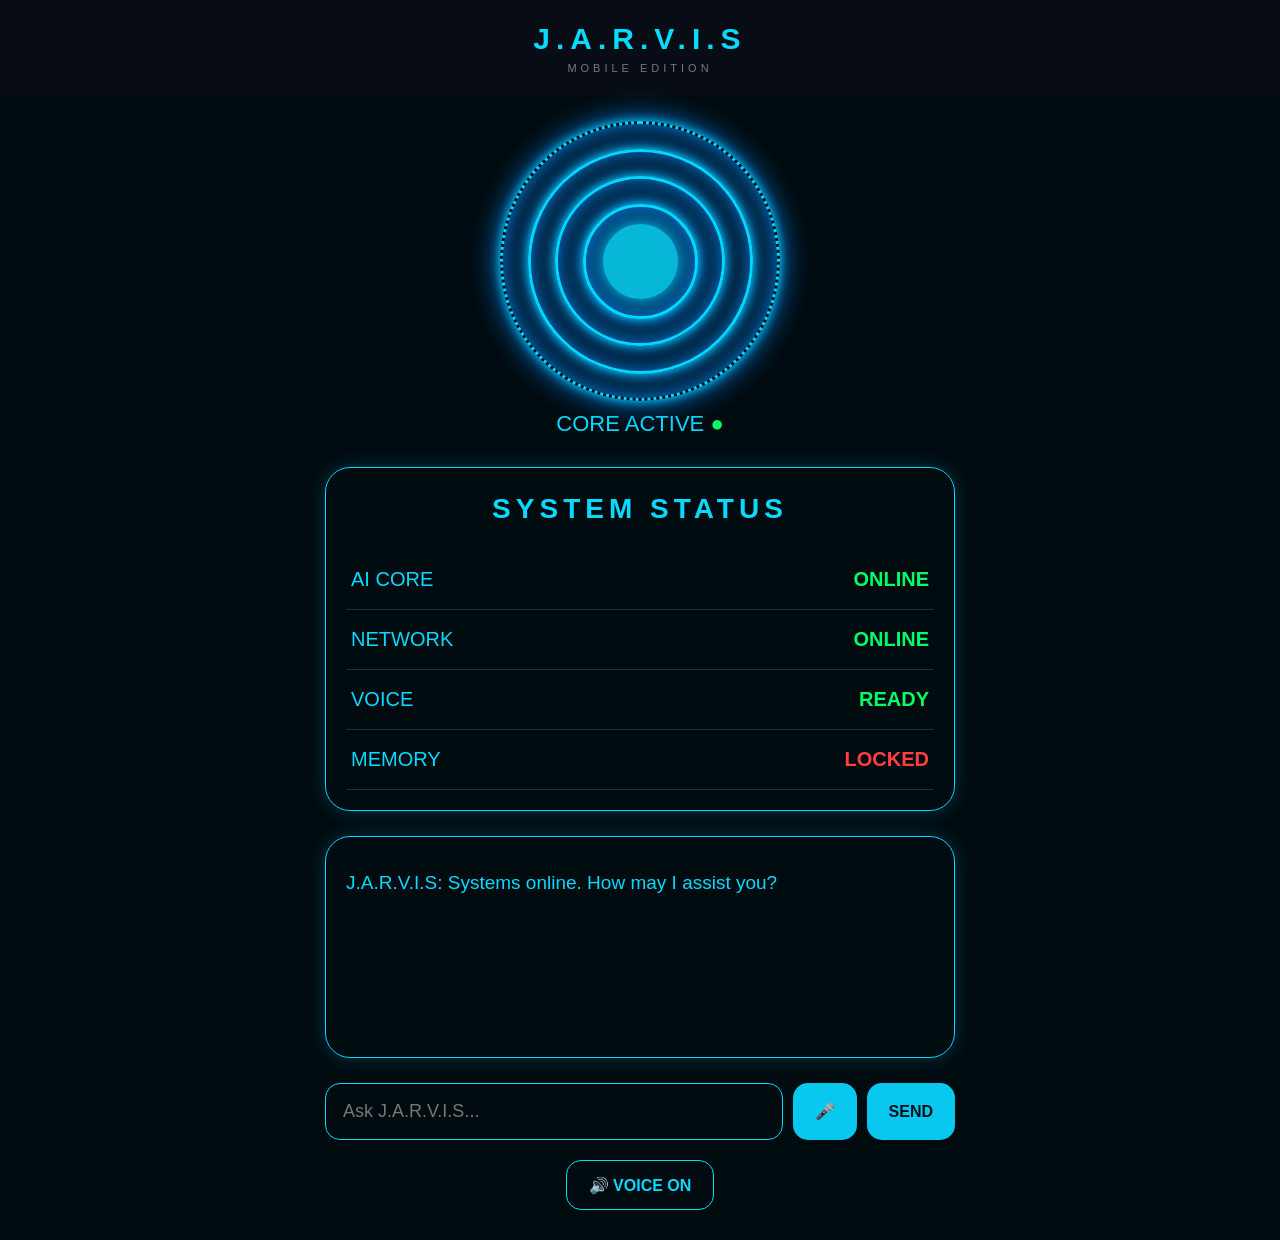
==== frontend/index.html @ dab56690 "Update index.html" ====
<!DOCTYPE html>
<html lang="en">
<head>
<meta charset="UTF-8">
<meta name="viewport" content="width=device-width, initial-scale=1.0">

<title>J.A.R.V.I.S</title>

<style>
* {
    box-sizing: border-box;
}

body {
    margin: 0;
    min-height: 100vh;
    background: #000b10;
    color: #08d9ff;
    font-family: Arial, sans-serif;
}

header {
    text-align: center;
    padding: 22px 10px;
    background: #080c14;
}

header h1 {
    margin: 0;
    font-size: 30px;
    letter-spacing: 6px;
}

header p {
    margin: 6px 0 0;
    color: #777;
    font-size: 11px;
    letter-spacing: 4px;
}

/* CORE */

.core {
    width: 280px;
    height: 280px;
    margin: 25px auto 10px;
    position: relative;
    display: flex;
    align-items: center;
    justify-content: center;
}

.ring {
    position: absolute;
    border-radius: 50%;
    border: 3px solid #00d9ff;
    box-shadow:
        0 0 10px #00d9ff,
        0 0 30px #008cff,
        inset 0 0 20px #008cff;
}

.r1 {
    width: 280px;
    height: 280px;
    border-style: dotted;
    animation: rotate1 8s linear infinite;
}

.r2 {
    width: 225px;
    height: 225px;
    animation: rotate2 6s linear infinite;
}

.r3 {
    width: 170px;
    height: 170px;
}

.r4 {
    width: 115px;
    height: 115px;
}

.core-center {
    width: 75px;
    height: 75px;
    border-radius: 50%;
    background: #08b8d8;
    box-shadow:
        0 0 20px #00d9ff,
        0 0 60px #008cff;
    animation: pulse 1.5s infinite;
}

@keyframes rotate1 {
    from { transform: rotate(0deg); }
    to { transform: rotate(360deg); }
}

@keyframes rotate2 {
    from { transform: rotate(360deg); }
    to { transform: rotate(0deg); }
}

@keyframes pulse {
    0%, 100% { transform: scale(1); }
    50% { transform: scale(1.12); }
}

.core-status {
    text-align: center;
    font-size: 22px;
    margin: 10px 0 30px;
}

.core-status span {
    color: #00ff66;
}

/* BOX */

.box {
    width: 92%;
    max-width: 630px;
    margin: 0 auto 25px;
    border: 1px solid #00d9ff;
    border-radius: 25px;
    padding: 20px;
    box-shadow: 0 0 20px rgba(0,210,255,.2);
}

.box h2 {
    text-align: center;
    margin: 5px 0 25px;
    font-size: 28px;
    letter-spacing: 5px;
}

.status {
    display: flex;
    justify-content: space-between;
    align-items: center;
    padding: 18px 5px;
    border-bottom: 1px solid #12343d;
    font-size: 20px;
}

.online,
.ready {
    color: #00ff66;
    font-weight: bold;
}

.locked {
    color: #ff4040;
    font-weight: bold;
}

/* CHAT */

#chat {
    min-height: 180px;
    max-height: 320px;
    overflow-y: auto;
    font-size: 19px;
    line-height: 1.5;
}

#chat p {
    margin: 12px 0;
}

.ai {
    color: #08d9ff;
}

.user {
    color: white;
}

/* INPUT */

.input-area {
    width: 92%;
    max-width: 630px;
    margin: 0 auto 20px;
    display: flex;
    gap: 10px;
}

#msg {
    flex: 1;
    min-width: 0;
    padding: 17px;
    border: 1px solid #00d9ff;
    border-radius: 15px;
    background: #000b10;
    color: white;
    font-size: 18px;
    outline: none;
}

#msg::placeholder {
    color: #777;
}

button {
    border: 0;
    border-radius: 15px;
    background: #08c8ef;
    color: #001018;
    font-size: 16px;
    font-weight: bold;
    cursor: pointer;
    padding: 0 22px;
}

button:active {
    transform: scale(.95);
}

.voice-area {
    text-align: center;
    margin-bottom: 30px;
}

#voiceButton {
    min-height: 50px;
    background: transparent;
    border: 1px solid #00d9ff;
    color: #08d9ff;
}

/* MOBILE */

@media (max-width: 500px) {
    .core {
        width: 250px;
        height: 250px;
    }

    .r1 {
        width: 250px;
        height: 250px;
    }

    .r2 {
        width: 205px;
        height: 205px;
    }

    .r3 {
        width: 155px;
        height: 155px;
    }

    .r4 {
        width: 105px;
        height: 105px;
    }

    .core-center {
        width: 68px;
        height: 68px;
    }

    .box {
        padding: 18px;
    }

    .box h2 {
        font-size: 25px;
    }

    .status {
        font-size: 18px;
    }

    #msg {
        font-size: 16px;
    }

    button {
        padding: 0 18px;
    }
}
</style>
</head>

<body>

<header>
    <h1>J.A.R.V.I.S</h1>
    <p>MOBILE EDITION</p>
</header>

<div class="core">
    <div class="ring r1"></div>
    <div class="ring r2"></div>
    <div class="ring r3"></div>
    <div class="ring r4"></div>
    <div class="core-center"></div>
</div>

<div class="core-status">
    CORE ACTIVE <span>●</span>
</div>

<div class="box">

    <h2>SYSTEM STATUS</h2>

    <div class="status">
        <span>AI CORE</span>
        <span class="online">ONLINE</span>
    </div>

    <div class="status">
        <span>NETWORK</span>
        <span class="online">ONLINE</span>
    </div>

    <div class="status">
        <span>VOICE</span>
        <span class="ready" id="voiceStatus">READY</span>
    </div>

    <div class="status">
        <span>MEMORY</span>
        <span class="locked">LOCKED</span>
    </div>

</div>

<div class="box">

    <div id="chat">
        <p class="ai">
            J.A.R.V.I.S: Systems online. How may I assist you?
        </p>
    </div>

</div>

<div class="input-area">

    <input
        id="msg"
        type="text"
        placeholder="Ask J.A.R.V.I.S..."
        autocomplete="off"
    >

    <button id="voiceInput" type="button">
        🎤
    </button>

    <button id="send" type="button">
        SEND
    </button>

</div>

<div class="voice-area">
    <button id="voiceButton" type="button">
        🔊 VOICE ON
    </button>
</div>

<script>
/* =========================
   J.A.R.V.I.S ENGINE
========================= */

const input = document.getElementById("msg");
const send = document.getElementById("send");
const chat = document.getElementById("chat");
const voiceButton = document.getElementById("voiceButton");
const voiceInput = document.getElementById("voiceInput");
const voiceStatus = document.getElementById("voiceStatus");

let voiceEnabled = true;


/* ADD MESSAGE */

function addMessage(text, type) {
    const message = document.createElement("p");

    message.className = type;
    message.textContent = text;

    chat.appendChild(message);
    chat.scrollTop = chat.scrollHeight;
}


/* SPEAK */

function speak(text) {

    if (!voiceEnabled) {
        return;
    }

    if (!("speechSynthesis" in window)) {
        return;
    }

    window.speechSynthesis.cancel();

    const speech = new SpeechSynthesisUtterance(text);

    speech.rate = 0.95;
    speech.pitch = 1;
    speech.volume = 1;

    window.speechSynthesis.speak(speech);
}


/* COMMAND ENGINE */

function getReply(text) {

    const command = text.toLowerCase().trim();


    if (
        command.includes("hello") ||
        command.includes("hi") ||
        command.includes("hey")
    ) {
        return "Hello. I am J.A.R.V.I.S. How may I assist you?";
    }


    if (
        command.includes("who are you") ||
        command.includes("what are you")
    ) {
        return "I am J.A.R.V.I.S., your personal AI assistant.";
    }


    if (command.includes("status")) {
        return "All primary systems are operational. AI Core, Network and Voice are ready.";
    }


    if (command.includes("time")) {
        return "The current time is " +
            new Date().toLocaleTimeString();
    }


    if (command.includes("date")) {
        return "Today's date is " +
            new Date().toLocaleDateString();
    }


    if (
        command.includes("voice off") ||
        command.includes("turn off voice")
    ) {
        voiceEnabled = false;
        voiceStatus.textContent = "OFF";
        return "Voice system disabled.";
    }


    if (
        command.includes("voice on") ||
        command.includes("turn on voice")
    ) {
        voiceEnabled = true;
        voiceStatus.textContent = "READY";
        return "Voice system enabled.";
    }


    if (
        command.includes("thank") ||
        command.includes("thanks")
    ) {
        return "You're welcome. Always at your service.";
    }


    if (
        command.includes("bye") ||
        command.includes("goodbye")
    ) {
        return "Goodbye. J.A.R.V.I.S systems remain on standby.";
    }


    if (command.includes("help")) {
        return "Try commands such as Hello, Status, What time is it, What is today's date, Who are you, Voice on, or Voice off.";
    }


    return "Command received. I understand the command, but I do not have an action for it yet.";
}


/* SEND MESSAGE */

function sendMessage() {

    const text = input.value.trim();

    if (text === "") {
        return;
    }

    addMessage("YOU: " + text, "user");

    input.value = "";

    const processing = document.createElement("p");

    processing.className = "ai";
    processing.textContent = "J.A.R.V.I.S: Processing...";

    chat.appendChild(processing);
    chat.scrollTop = chat.scrollHeight;


    setTimeout(function() {

        const reply = getReply(text);

        processing.textContent =
            "J.A.R.V.I.S: " + reply;

        chat.scrollTop = chat.scrollHeight;

        speak(reply);

    }, 500);
}


/* SEND BUTTON */

send.addEventListener("click", sendMessage);


/* ENTER KEY */

input.addEventListener("keydown", function(event) {

    if (event.key === "Enter") {
        event.preventDefault();
        sendMessage();
    }

});


/* VOICE ON/OFF BUTTON */

voiceButton.addEventListener("click", function() {

    voiceEnabled = !voiceEnabled;

    if (voiceEnabled) {

        voiceStatus.textContent = "READY";
        voiceButton.textContent = "🔊 VOICE ON";

        speak("Voice system enabled.");

    } else {

        window.speechSynthesis.cancel();

        voiceStatus.textContent = "OFF";
        voiceButton.textContent = "🔇 VOICE OFF";
    }

});


/* MICROPHONE INPUT */

const SpeechRecognition =
    window.SpeechRecognition ||
    window.webkitSpeechRecognition;

if (SpeechRecognition) {

    const recognition = new SpeechRecognition();

    recognition.lang = "en-IN";
    recognition.continuous = false;
    recognition.interimResults = false;


    voiceInput.addEventListener("click", function() {

        voiceStatus.textContent = "LISTENING";

        recognition.start();

    });


    recognition.onresult = function(event) {

        const spokenText =
            event.results[0][0].transcript;

        input.value = spokenText;

        voiceStatus.textContent = "READY";

        sendMessage();

    };


    recognition.onerror = function() {

        voiceStatus.textContent = "READY";

    };


    recognition.onend = function() {

        voiceStatus.textContent = "READY";

    };

} else {

    voiceInput.addEventListener("click", function() {

        addMessage(
            "J.A.R.V.I.S: Voice recognition is not supported by this browser.",
            "ai"
        );

    });

}
<script src="script.js"></script>
</body>
</html>

<script>
const chat = document.getElementById("chat");
const input = document.getElementById("msg");
const send = document.getElementById("send");
const voiceBtn = document.getElementById("voice");
const voiceOn = document.getElementById("voiceOn");

function addMessage(text, type) {
    const message = document.createElement("div");
    message.className = type;
    message.textContent = text;

    chat.appendChild(message);
    chat.scrollTop = chat.scrollHeight;
}

function jarvisReply(text) {
    const command = text.toLowerCase().trim();

    if (command.includes("hello") || command.includes("hi")) {
        return "Hello. I am J.A.R.V.I.S. How may I assist you?";
    }

    if (command.includes("who are you")) {
        return "I am J.A.R.V.I.S., your personal AI assistant.";
    }

    if (command.includes("how are you")) {
        return "All systems are operational. I am ready.";
    }

    if (command.includes("time")) {
        return "The current time is " +
            new Date().toLocaleTimeString();
    }

    if (command.includes("date")) {
        return "Today's date is " +
            new Date().toLocaleDateString();
    }

    if (command.includes("status")) {
        return "All primary systems are online. Voice is ready.";
    }

    if (command.includes("thank")) {
        return "You're welcome.";
    }

    return "Command received. I am still learning that command.";
}

function sendMessage() {
    const text = input.value.trim();

    if (!text) {
        return;
    }

    addMessage("YOU: " + text, "user");

    input.value = "";

    setTimeout(() => {
        const reply = jarvisReply(text);

        addMessage("J.A.R.V.I.S: " + reply, "ai");

        speak(reply);
    }, 400);
}

function speak(text) {
    if ("speechSynthesis" in window) {
        window.speechSynthesis.cancel();

        const speech = new SpeechSynthesisUtterance(text);
        speech.rate = 1;
        speech.pitch = 1;

        window.speechSynthesis.speak(speech);
    }
}

/* SEND BUTTON */
if (send) {
    send.addEventListener("click", sendMessage);
}

/* ENTER KEY */
if (input) {
    input.addEventListener("keydown", function(event) {
        if (event.key === "Enter") {
            event.preventDefault();
            sendMessage();
        }
    });
}

/* VOICE RECOGNITION */
let recognition = null;

if ("webkitSpeechRecognition" in window) {

    recognition = new webkitSpeechRecognition();

    recognition.lang = "en-IN";
    recognition.continuous = false;
    recognition.interimResults = false;

    recognition.onstart = function() {
        if (voiceBtn) {
            voiceBtn.textContent = "🎙️ LISTENING...";
        }
    };

    recognition.onresult = function(event) {
        const text = event.results[0][0].transcript;

        input.value = text;

        sendMessage();
    };

    recognition.onerror = function() {
        if (voiceBtn) {
            voiceBtn.textContent = "🎙️ VOICE";
        }
    };

    recognition.onend = function() {
        if (voiceBtn) {
            voiceBtn.textContent = "🎙️ VOICE";
        }
    };
}

if (voiceBtn) {
    voiceBtn.addEventListener("click", function() {

        if (!recognition) {
            alert("Voice recognition is not supported in this browser.");
            return;
        }

        recognition.start();
    });
}

/* VOICE ON BUTTON */
if (voiceOn) {
    voiceOn.addEventListener("click", function() {
        speak("Voice system is online and ready.");
    });
}
</script>
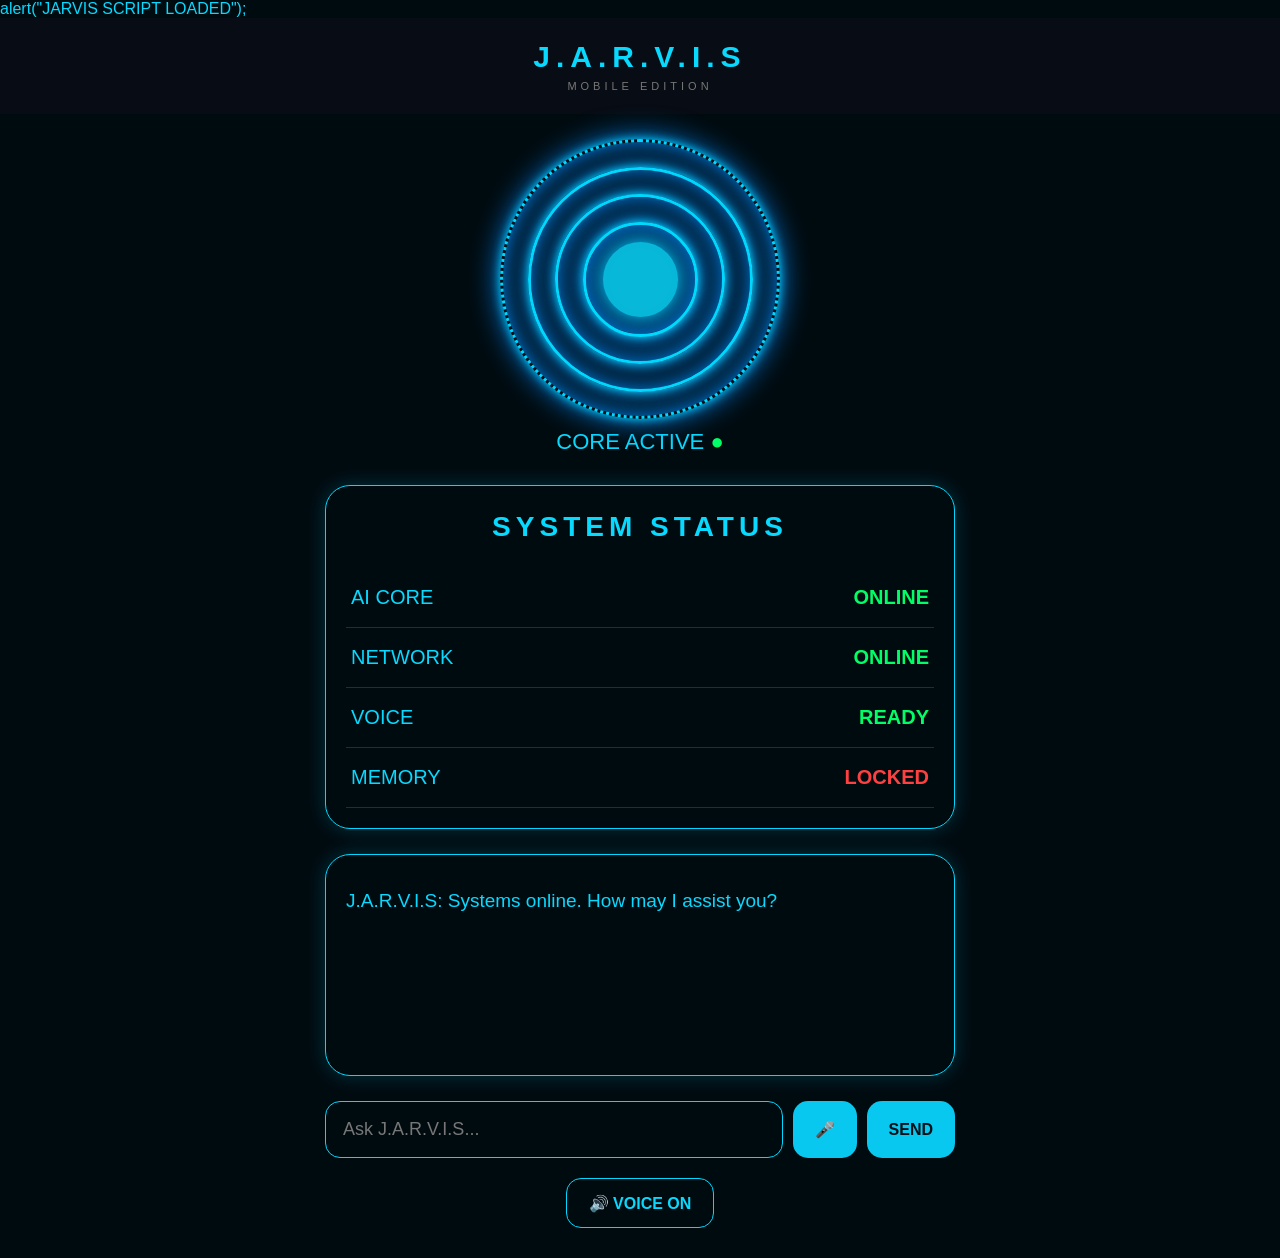
==== commit 38e076b6: "Update index.html" ====
--- a/frontend/index.html
+++ b/frontend/index.html
@@ -1,3 +1,4 @@
+alert("JARVIS SCRIPT LOADED");
 <!DOCTYPE html>
 <html lang="en">
 <head>
@@ -652,160 +653,3 @@
 <script src="script.js"></script>
 </body>
 </html>
-
-<script>
-const chat = document.getElementById("chat");
-const input = document.getElementById("msg");
-const send = document.getElementById("send");
-const voiceBtn = document.getElementById("voice");
-const voiceOn = document.getElementById("voiceOn");
-
-function addMessage(text, type) {
-    const message = document.createElement("div");
-    message.className = type;
-    message.textContent = text;
-
-    chat.appendChild(message);
-    chat.scrollTop = chat.scrollHeight;
-}
-
-function jarvisReply(text) {
-    const command = text.toLowerCase().trim();
-
-    if (command.includes("hello") || command.includes("hi")) {
-        return "Hello. I am J.A.R.V.I.S. How may I assist you?";
-    }
-
-    if (command.includes("who are you")) {
-        return "I am J.A.R.V.I.S., your personal AI assistant.";
-    }
-
-    if (command.includes("how are you")) {
-        return "All systems are operational. I am ready.";
-    }
-
-    if (command.includes("time")) {
-        return "The current time is " +
-            new Date().toLocaleTimeString();
-    }
-
-    if (command.includes("date")) {
-        return "Today's date is " +
-            new Date().toLocaleDateString();
-    }
-
-    if (command.includes("status")) {
-        return "All primary systems are online. Voice is ready.";
-    }
-
-    if (command.includes("thank")) {
-        return "You're welcome.";
-    }
-
-    return "Command received. I am still learning that command.";
-}
-
-function sendMessage() {
-    const text = input.value.trim();
-
-    if (!text) {
-        return;
-    }
-
-    addMessage("YOU: " + text, "user");
-
-    input.value = "";
-
-    setTimeout(() => {
-        const reply = jarvisReply(text);
-
-        addMessage("J.A.R.V.I.S: " + reply, "ai");
-
-        speak(reply);
-    }, 400);
-}
-
-function speak(text) {
-    if ("speechSynthesis" in window) {
-        window.speechSynthesis.cancel();
-
-        const speech = new SpeechSynthesisUtterance(text);
-        speech.rate = 1;
-        speech.pitch = 1;
-
-        window.speechSynthesis.speak(speech);
-    }
-}
-
-/* SEND BUTTON */
-if (send) {
-    send.addEventListener("click", sendMessage);
-}
-
-/* ENTER KEY */
-if (input) {
-    input.addEventListener("keydown", function(event) {
-        if (event.key === "Enter") {
-            event.preventDefault();
-            sendMessage();
-        }
-    });
-}
-
-/* VOICE RECOGNITION */
-let recognition = null;
-
-if ("webkitSpeechRecognition" in window) {
-
-    recognition = new webkitSpeechRecognition();
-
-    recognition.lang = "en-IN";
-    recognition.continuous = false;
-    recognition.interimResults = false;
-
-    recognition.onstart = function() {
-        if (voiceBtn) {
-            voiceBtn.textContent = "🎙️ LISTENING...";
-        }
-    };
-
-    recognition.onresult = function(event) {
-        const text = event.results[0][0].transcript;
-
-        input.value = text;
-
-        sendMessage();
-    };
-
-    recognition.onerror = function() {
-        if (voiceBtn) {
-            voiceBtn.textContent = "🎙️ VOICE";
-        }
-    };
-
-    recognition.onend = function() {
-        if (voiceBtn) {
-            voiceBtn.textContent = "🎙️ VOICE";
-        }
-    };
-}
-
-if (voiceBtn) {
-    voiceBtn.addEventListener("click", function() {
-
-        if (!recognition) {
-            alert("Voice recognition is not supported in this browser.");
-            return;
-        }
-
-        recognition.start();
-    });
-}
-
-/* VOICE ON BUTTON */
-if (voiceOn) {
-    voiceOn.addEventListener("click", function() {
-        speak("Voice system is online and ready.");
-    });
-}
-</script>
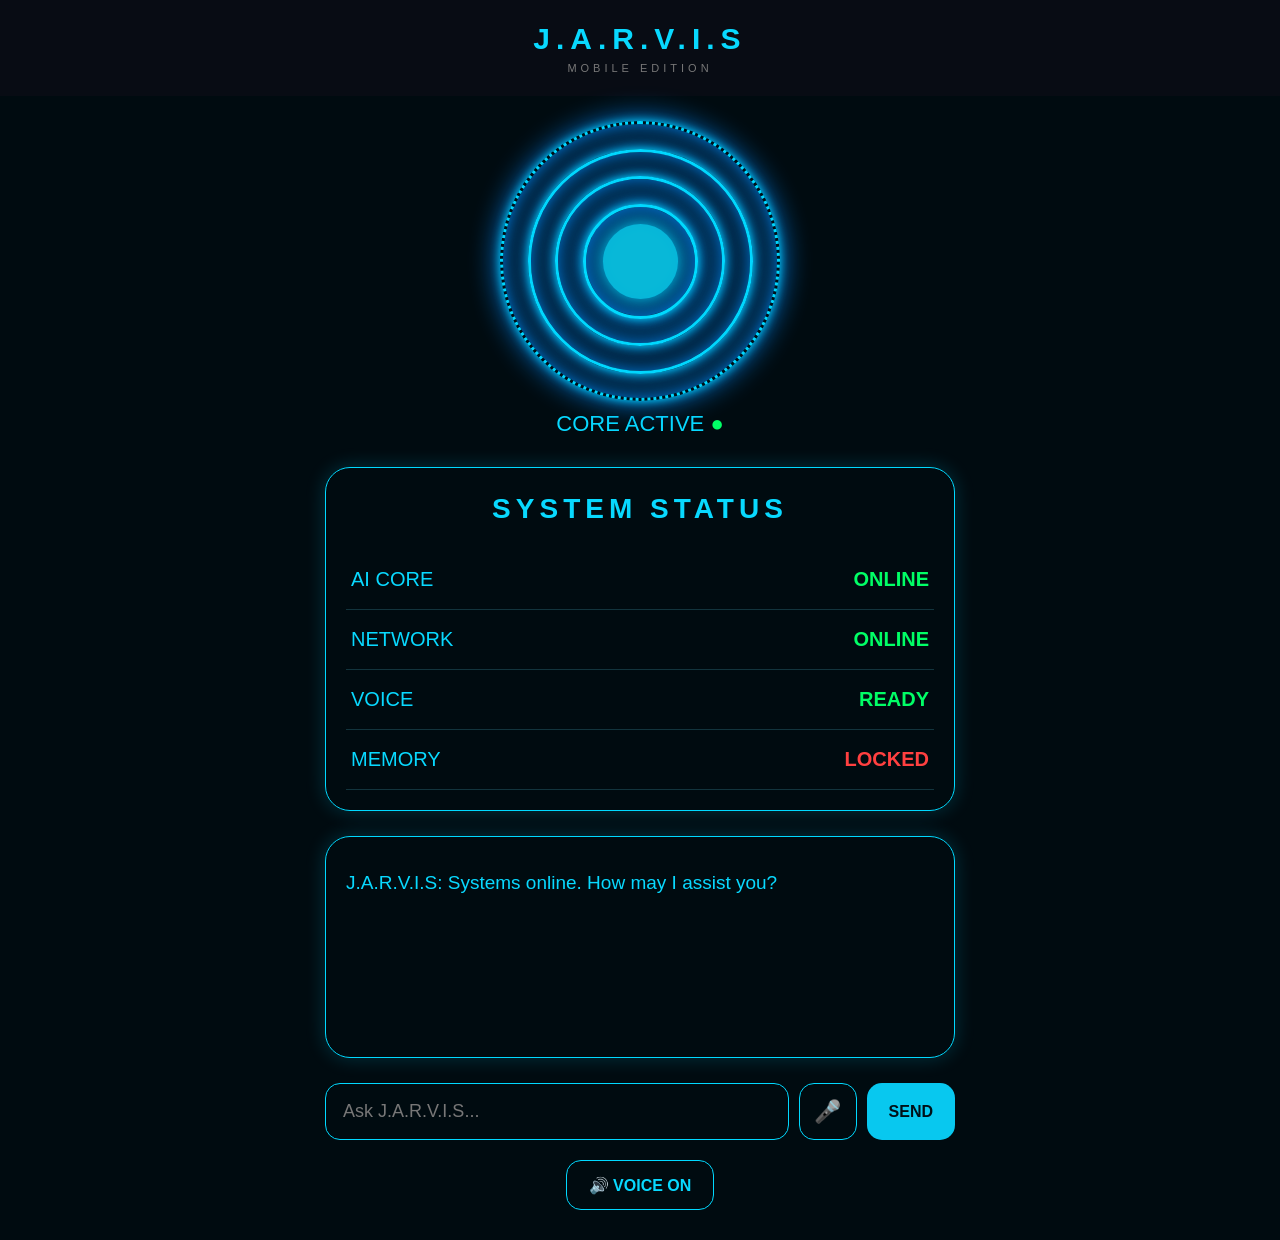
==== commit 2a19ab73: "Update index.html" ====
--- a/frontend/index.html
+++ b/frontend/index.html
@@ -1,4 +1,3 @@
-alert("JARVIS SCRIPT LOADED");
 <!DOCTYPE html>
 <html lang="en">
 <head>
@@ -20,6 +19,8 @@
     font-family: Arial, sans-serif;
 }
 
+/* HEADER */
+
 header {
     text-align: center;
     padding: 22px 10px;
@@ -46,6 +47,7 @@
     height: 280px;
     margin: 25px auto 10px;
     position: relative;
+
     display: flex;
     align-items: center;
     justify-content: center;
@@ -55,6 +57,7 @@
     position: absolute;
     border-radius: 50%;
     border: 3px solid #00d9ff;
+
     box-shadow:
         0 0 10px #00d9ff,
         0 0 30px #008cff,
@@ -65,12 +68,14 @@
     width: 280px;
     height: 280px;
     border-style: dotted;
+
     animation: rotate1 8s linear infinite;
 }
 
 .r2 {
     width: 225px;
     height: 225px;
+
     animation: rotate2 6s linear infinite;
 }
 
@@ -88,26 +93,44 @@
     width: 75px;
     height: 75px;
     border-radius: 50%;
+
     background: #08b8d8;
+
     box-shadow:
         0 0 20px #00d9ff,
         0 0 60px #008cff;
+
     animation: pulse 1.5s infinite;
 }
 
 @keyframes rotate1 {
-    from { transform: rotate(0deg); }
-    to { transform: rotate(360deg); }
+    from {
+        transform: rotate(0deg);
+    }
+
+    to {
+        transform: rotate(360deg);
+    }
 }
 
 @keyframes rotate2 {
-    from { transform: rotate(360deg); }
-    to { transform: rotate(0deg); }
+    from {
+        transform: rotate(360deg);
+    }
+
+    to {
+        transform: rotate(0deg);
+    }
 }
 
 @keyframes pulse {
-    0%, 100% { transform: scale(1); }
-    50% { transform: scale(1.12); }
+    0%, 100% {
+        transform: scale(1);
+    }
+
+    50% {
+        transform: scale(1.12);
+    }
 }
 
 .core-status {
@@ -125,16 +148,22 @@
 .box {
     width: 92%;
     max-width: 630px;
+
     margin: 0 auto 25px;
+
     border: 1px solid #00d9ff;
     border-radius: 25px;
+
     padding: 20px;
+
     box-shadow: 0 0 20px rgba(0,210,255,.2);
 }
 
 .box h2 {
     text-align: center;
+
     margin: 5px 0 25px;
+
     font-size: 28px;
     letter-spacing: 5px;
 }
@@ -143,8 +172,11 @@
     display: flex;
     justify-content: space-between;
     align-items: center;
+
     padding: 18px 5px;
+
     border-bottom: 1px solid #12343d;
+
     font-size: 20px;
 }
 
@@ -164,7 +196,9 @@
 #chat {
     min-height: 180px;
     max-height: 320px;
+
     overflow-y: auto;
+
     font-size: 19px;
     line-height: 1.5;
 }
@@ -186,7 +220,9 @@
 .input-area {
     width: 92%;
     max-width: 630px;
+
     margin: 0 auto 20px;
+
     display: flex;
     gap: 10px;
 }
@@ -194,12 +230,17 @@
 #msg {
     flex: 1;
     min-width: 0;
+
     padding: 17px;
+
     border: 1px solid #00d9ff;
     border-radius: 15px;
+
     background: #000b10;
     color: white;
+
     font-size: 18px;
+
     outline: none;
 }
 
@@ -210,17 +251,51 @@
 button {
     border: 0;
     border-radius: 15px;
+
     background: #08c8ef;
     color: #001018;
+
     font-size: 16px;
     font-weight: bold;
+
     cursor: pointer;
+
     padding: 0 22px;
+
+    touch-action: manipulation;
 }
 
 button:active {
     transform: scale(.95);
 }
+
+/* MIC BUTTON */
+
+#voiceInput {
+    width: 58px;
+    min-width: 58px;
+
+    padding: 0;
+
+    font-size: 22px;
+
+    background: transparent;
+
+    border: 1px solid #00d9ff;
+
+    color: #08d9ff;
+}
+
+#voiceInput.listening {
+    background: #08d9ff;
+    color: #001018;
+
+    box-shadow:
+        0 0 10px #00d9ff,
+        0 0 30px #008cff;
+}
+
+/* VOICE BUTTON */
 
 .voice-area {
     text-align: center;
@@ -229,14 +304,18 @@
 
 #voiceButton {
     min-height: 50px;
+
     background: transparent;
+
     border: 1px solid #00d9ff;
+
     color: #08d9ff;
 }
 
 /* MOBILE */
 
 @media (max-width: 500px) {
+
     .core {
         width: 250px;
         height: 250px;
@@ -284,7 +363,12 @@
     }
 
     button {
-        padding: 0 18px;
+        padding: 0 15px;
+    }
+
+    #voiceInput {
+        width: 52px;
+        min-width: 52px;
     }
 }
 </style>
@@ -297,17 +381,27 @@
     <p>MOBILE EDITION</p>
 </header>
 
+
+<!-- CORE -->
+
 <div class="core">
+
     <div class="ring r1"></div>
     <div class="ring r2"></div>
     <div class="ring r3"></div>
     <div class="ring r4"></div>
+
     <div class="core-center"></div>
+
 </div>
+
 
 <div class="core-status">
     CORE ACTIVE <span>●</span>
 </div>
+
+
+<!-- SYSTEM STATUS -->
 
 <div class="box">
 
@@ -335,15 +429,23 @@
 
 </div>
 
+
+<!-- CHAT -->
+
 <div class="box">
 
     <div id="chat">
+
         <p class="ai">
             J.A.R.V.I.S: Systems online. How may I assist you?
         </p>
+
     </div>
 
 </div>
+
+
+<!-- INPUT -->
 
 <div class="input-area">
 
@@ -354,51 +456,83 @@
         autocomplete="off"
     >
 
-    <button id="voiceInput" type="button">
+    <button
+        id="voiceInput"
+        type="button"
+        aria-label="Microphone"
+    >
         🎤
     </button>
 
-    <button id="send" type="button">
+    <button
+        id="send"
+        type="button"
+    >
         SEND
     </button>
 
 </div>
 
+
+<!-- VOICE ON/OFF -->
+
 <div class="voice-area">
-    <button id="voiceButton" type="button">
+
+    <button
+        id="voiceButton"
+        type="button"
+    >
         🔊 VOICE ON
     </button>
+
 </div>
 
+
 <script>
-/* =========================
+
+/* =====================================
    J.A.R.V.I.S ENGINE
-========================= */
+===================================== */
 
 const input = document.getElementById("msg");
 const send = document.getElementById("send");
 const chat = document.getElementById("chat");
-const voiceButton = document.getElementById("voiceButton");
-const voiceInput = document.getElementById("voiceInput");
-const voiceStatus = document.getElementById("voiceStatus");
+
+const voiceButton =
+    document.getElementById("voiceButton");
+
+const voiceInput =
+    document.getElementById("voiceInput");
+
+const voiceStatus =
+    document.getElementById("voiceStatus");
+
 
 let voiceEnabled = true;
 
 
-/* ADD MESSAGE */
+/* =====================================
+   ADD MESSAGE
+===================================== */
 
 function addMessage(text, type) {
-    const message = document.createElement("p");
+
+    const message =
+        document.createElement("p");
 
     message.className = type;
+
     message.textContent = text;
 
     chat.appendChild(message);
+
     chat.scrollTop = chat.scrollHeight;
 }
 
 
-/* SPEAK */
+/* =====================================
+   SPEAK
+===================================== */
 
 function speak(text) {
 
@@ -412,7 +546,8 @@
 
     window.speechSynthesis.cancel();
 
-    const speech = new SpeechSynthesisUtterance(text);
+    const speech =
+        new SpeechSynthesisUtterance(text);
 
     speech.rate = 0.95;
     speech.pitch = 1;
@@ -422,11 +557,14 @@
 }
 
 
-/* COMMAND ENGINE */
+/* =====================================
+   JARVIS REPLY
+===================================== */
 
 function getReply(text) {
 
-    const command = text.toLowerCase().trim();
+    const command =
+        text.toLowerCase().trim();
 
 
     if (
@@ -434,7 +572,9 @@
         command.includes("hi") ||
         command.includes("hey")
     ) {
+
         return "Hello. I am J.A.R.V.I.S. How may I assist you?";
+
     }
 
 
@@ -442,24 +582,32 @@
         command.includes("who are you") ||
         command.includes("what are you")
     ) {
+
         return "I am J.A.R.V.I.S., your personal AI assistant.";
+
     }
 
 
     if (command.includes("status")) {
+
         return "All primary systems are operational. AI Core, Network and Voice are ready.";
+
     }
 
 
     if (command.includes("time")) {
+
         return "The current time is " +
             new Date().toLocaleTimeString();
+
     }
 
 
     if (command.includes("date")) {
+
         return "Today's date is " +
             new Date().toLocaleDateString();
+
     }
 
 
@@ -467,9 +615,13 @@
         command.includes("voice off") ||
         command.includes("turn off voice")
     ) {
+
         voiceEnabled = false;
+
         voiceStatus.textContent = "OFF";
+
         return "Voice system disabled.";
+
     }
 
 
@@ -477,9 +629,13 @@
         command.includes("voice on") ||
         command.includes("turn on voice")
     ) {
+
         voiceEnabled = true;
+
         voiceStatus.textContent = "READY";
+
         return "Voice system enabled.";
+
     }
 
 
@@ -487,7 +643,9 @@
         command.includes("thank") ||
         command.includes("thanks")
     ) {
+
         return "You're welcome. Always at your service.";
+
     }
 
 
@@ -495,12 +653,16 @@
         command.includes("bye") ||
         command.includes("goodbye")
     ) {
+
         return "Goodbye. J.A.R.V.I.S systems remain on standby.";
+
     }
 
 
     if (command.includes("help")) {
-        return "Try commands such as Hello, Status, What time is it, What is today's date, Who are you, Voice on, or Voice off.";
+
+        return "Try saying Hello, Status, What time is it, What is today's date, Who are you, Voice on, or Voice off.";
+
     }
 
 
@@ -508,148 +670,323 @@
 }
 
 
-/* SEND MESSAGE */
+/* =====================================
+   SEND MESSAGE
+===================================== */
 
 function sendMessage() {
 
-    const text = input.value.trim();
+    const text =
+        input.value.trim();
+
 
     if (text === "") {
         return;
     }
 
-    addMessage("YOU: " + text, "user");
+
+    addMessage(
+        "YOU: " + text,
+        "user"
+    );
+
 
     input.value = "";
 
-    const processing = document.createElement("p");
+
+    const processing =
+        document.createElement("p");
 
     processing.className = "ai";
-    processing.textContent = "J.A.R.V.I.S: Processing...";
+
+    processing.textContent =
+        "J.A.R.V.I.S: Processing...";
 
     chat.appendChild(processing);
-    chat.scrollTop = chat.scrollHeight;
+
+    chat.scrollTop =
+        chat.scrollHeight;
 
 
     setTimeout(function() {
 
-        const reply = getReply(text);
+        const reply =
+            getReply(text);
+
 
         processing.textContent =
             "J.A.R.V.I.S: " + reply;
 
-        chat.scrollTop = chat.scrollHeight;
+
+        chat.scrollTop =
+            chat.scrollHeight;
+
 
         speak(reply);
 
-    }, 500);
-}
-
-
-/* SEND BUTTON */
-
-send.addEventListener("click", sendMessage);
-
-
-/* ENTER KEY */
-
-input.addEventListener("keydown", function(event) {
-
-    if (event.key === "Enter") {
-        event.preventDefault();
-        sendMessage();
-    }
-
-});
-
-
-/* VOICE ON/OFF BUTTON */
-
-voiceButton.addEventListener("click", function() {
-
-    voiceEnabled = !voiceEnabled;
-
-    if (voiceEnabled) {
-
-        voiceStatus.textContent = "READY";
-        voiceButton.textContent = "🔊 VOICE ON";
-
-        speak("Voice system enabled.");
-
-    } else {
-
-        window.speechSynthesis.cancel();
-
-        voiceStatus.textContent = "OFF";
-        voiceButton.textContent = "🔇 VOICE OFF";
-    }
-
-});
-
-
-/* MICROPHONE INPUT */
+    }, 300);
+}
+
+
+/* =====================================
+   SEND BUTTON
+===================================== */
+
+send.addEventListener(
+    "click",
+    sendMessage
+);
+
+
+/* =====================================
+   ENTER KEY
+===================================== */
+
+input.addEventListener(
+    "keydown",
+    function(event) {
+
+        if (event.key === "Enter") {
+
+            event.preventDefault();
+
+            sendMessage();
+
+        }
+
+    }
+);
+
+
+/* =====================================
+   VOICE ON / OFF
+===================================== */
+
+voiceButton.addEventListener(
+    "click",
+    function() {
+
+        voiceEnabled =
+            !voiceEnabled;
+
+
+        if (voiceEnabled) {
+
+            voiceStatus.textContent =
+                "READY";
+
+            voiceButton.textContent =
+                "🔊 VOICE ON";
+
+            speak(
+                "Voice system enabled."
+            );
+
+        } else {
+
+            if (
+                "speechSynthesis" in window
+            ) {
+
+                window.speechSynthesis.cancel();
+
+            }
+
+            voiceStatus.textContent =
+                "OFF";
+
+            voiceButton.textContent =
+                "🔇 VOICE OFF";
+
+        }
+
+    }
+);
+
+
+/* =====================================
+   MICROPHONE
+===================================== */
 
 const SpeechRecognition =
     window.SpeechRecognition ||
     window.webkitSpeechRecognition;
 
+
 if (SpeechRecognition) {
 
-    const recognition = new SpeechRecognition();
-
-    recognition.lang = "en-IN";
-    recognition.continuous = false;
-    recognition.interimResults = false;
-
-
-    voiceInput.addEventListener("click", function() {
-
-        voiceStatus.textContent = "LISTENING";
-
-        recognition.start();
-
-    });
-
-
-    recognition.onresult = function(event) {
-
-        const spokenText =
-            event.results[0][0].transcript;
-
-        input.value = spokenText;
-
-        voiceStatus.textContent = "READY";
-
-        sendMessage();
-
-    };
-
-
-    recognition.onerror = function() {
-
-        voiceStatus.textContent = "READY";
-
-    };
-
-
-    recognition.onend = function() {
-
-        voiceStatus.textContent = "READY";
-
-    };
+    const recognition =
+        new SpeechRecognition();
+
+
+    recognition.lang =
+        "en-IN";
+
+
+    recognition.continuous =
+        false;
+
+
+    recognition.interimResults =
+        false;
+
+
+    recognition.maxAlternatives =
+        1;
+
+
+    /* MIC CLICK */
+
+    voiceInput.addEventListener(
+        "click",
+        function() {
+
+            try {
+
+                voiceStatus.textContent =
+                    "LISTENING";
+
+                voiceInput.classList.add(
+                    "listening"
+                );
+
+                recognition.start();
+
+            } catch (error) {
+
+                console.log(error);
+
+            }
+
+        }
+    );
+
+
+    /* SPEECH RESULT */
+
+    recognition.onresult =
+        function(event) {
+
+            const spokenText =
+                event.results[0][0]
+                    .transcript;
+
+
+            input.value =
+                spokenText;
+
+
+            voiceStatus.textContent =
+                "READY";
+
+            voiceInput.classList.remove(
+                "listening"
+            );
+
+
+            sendMessage();
+
+        };
+
+
+    /* MIC ERROR */
+
+    recognition.onerror =
+        function(event) {
+
+            console.log(
+                "Microphone error:",
+                event.error
+            );
+
+
+            voiceStatus.textContent =
+                "READY";
+
+            voiceInput.classList.remove(
+                "listening"
+            );
+
+
+            if (
+                event.error ===
+                "not-allowed"
+            ) {
+
+                addMessage(
+                    "J.A.R.V.I.S: Microphone permission denied. Please allow microphone access in Chrome.",
+                    "ai"
+                );
+
+            } else if (
+                event.error ===
+                "no-speech"
+            ) {
+
+                addMessage(
+                    "J.A.R.V.I.S: I didn't hear anything. Please try again.",
+                    "ai"
+                );
+
+            } else {
+
+                addMessage(
+                    "J.A.R.V.I.S: Microphone error: " +
+                    event.error,
+                    "ai"
+                );
+
+            }
+
+        };
+
+
+    /* MIC FINISHED */
+
+    recognition.onend =
+        function() {
+
+            voiceStatus.textContent =
+                "READY";
+
+            voiceInput.classList.remove(
+                "listening"
+            );
+
+        };
 
 } else {
 
-    voiceInput.addEventListener("click", function() {
-
-        addMessage(
-            "J.A.R.V.I.S: Voice recognition is not supported by this browser.",
-            "ai"
-        );
-
-    });
-
-}
-<script src="script.js"></script>
+    /* BROWSER DOES NOT SUPPORT MIC */
+
+    voiceStatus.textContent =
+        "NOT SUPPORTED";
+
+
+    voiceInput.addEventListener(
+        "click",
+        function() {
+
+            addMessage(
+                "J.A.R.V.I.S: Speech recognition is not supported in this browser. Please use Google Chrome.",
+                "ai"
+            );
+
+        }
+    );
+
+}
+
+
+/* =====================================
+   READY
+===================================== */
+
+console.log(
+    "J.A.R.V.I.S SYSTEM READY"
+);
+
+</script>
+
 </body>
 </html>
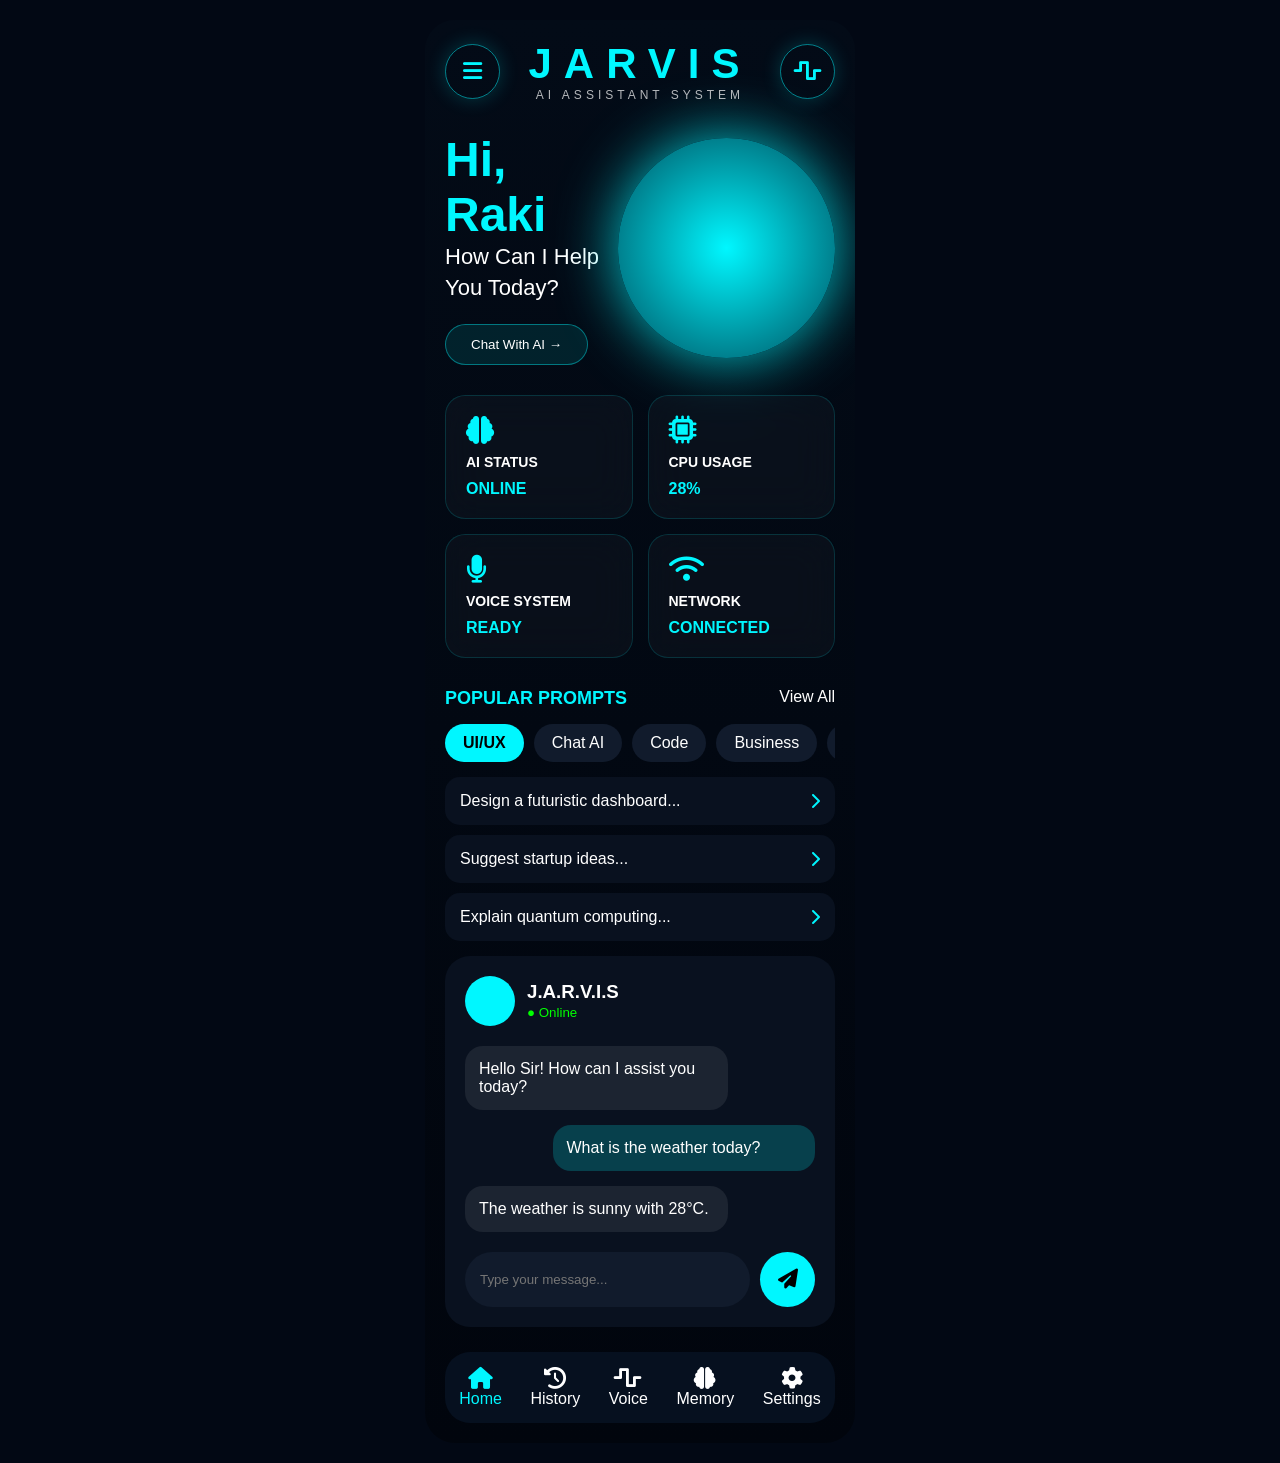
==== commit abe04f82: "Update index.html" ====
--- a/frontend/index.html
+++ b/frontend/index.html
@@ -4,989 +4,447 @@
 <meta charset="UTF-8">
 <meta name="viewport" content="width=device-width, initial-scale=1.0">
 
-<title>J.A.R.V.I.S</title>
+<title>JARVIS AI Assistant</title>
+
+<link rel="stylesheet"
+href="https://cdnjs.cloudflare.com/ajax/libs/font-awesome/6.5.1/css/all.min.css"/>
 
 <style>
-* {
-    box-sizing: border-box;
-}
-
-body {
-    margin: 0;
-    min-height: 100vh;
-    background: #000b10;
-    color: #08d9ff;
-    font-family: Arial, sans-serif;
-}
-
-/* HEADER */
-
-header {
-    text-align: center;
-    padding: 22px 10px;
-    background: #080c14;
-}
-
-header h1 {
-    margin: 0;
-    font-size: 30px;
-    letter-spacing: 6px;
-}
-
-header p {
-    margin: 6px 0 0;
-    color: #777;
-    font-size: 11px;
-    letter-spacing: 4px;
-}
-
-/* CORE */
-
-.core {
-    width: 280px;
-    height: 280px;
-    margin: 25px auto 10px;
-    position: relative;
-
-    display: flex;
-    align-items: center;
-    justify-content: center;
-}
-
-.ring {
-    position: absolute;
-    border-radius: 50%;
-    border: 3px solid #00d9ff;
-
-    box-shadow:
-        0 0 10px #00d9ff,
-        0 0 30px #008cff,
-        inset 0 0 20px #008cff;
-}
-
-.r1 {
-    width: 280px;
-    height: 280px;
-    border-style: dotted;
-
-    animation: rotate1 8s linear infinite;
-}
-
-.r2 {
-    width: 225px;
-    height: 225px;
-
-    animation: rotate2 6s linear infinite;
-}
-
-.r3 {
-    width: 170px;
-    height: 170px;
-}
-
-.r4 {
-    width: 115px;
-    height: 115px;
-}
-
-.core-center {
-    width: 75px;
-    height: 75px;
-    border-radius: 50%;
-
-    background: #08b8d8;
-
-    box-shadow:
-        0 0 20px #00d9ff,
-        0 0 60px #008cff;
-
-    animation: pulse 1.5s infinite;
-}
-
-@keyframes rotate1 {
-    from {
-        transform: rotate(0deg);
-    }
-
-    to {
-        transform: rotate(360deg);
-    }
-}
-
-@keyframes rotate2 {
-    from {
-        transform: rotate(360deg);
-    }
-
-    to {
-        transform: rotate(0deg);
-    }
-}
-
-@keyframes pulse {
-    0%, 100% {
-        transform: scale(1);
-    }
-
-    50% {
-        transform: scale(1.12);
-    }
-}
-
-.core-status {
-    text-align: center;
-    font-size: 22px;
-    margin: 10px 0 30px;
-}
-
-.core-status span {
-    color: #00ff66;
-}
-
-/* BOX */
-
-.box {
-    width: 92%;
-    max-width: 630px;
-
-    margin: 0 auto 25px;
-
-    border: 1px solid #00d9ff;
-    border-radius: 25px;
-
-    padding: 20px;
-
-    box-shadow: 0 0 20px rgba(0,210,255,.2);
-}
-
-.box h2 {
-    text-align: center;
-
-    margin: 5px 0 25px;
-
-    font-size: 28px;
-    letter-spacing: 5px;
-}
-
-.status {
-    display: flex;
-    justify-content: space-between;
-    align-items: center;
-
-    padding: 18px 5px;
-
-    border-bottom: 1px solid #12343d;
-
-    font-size: 20px;
-}
-
-.online,
-.ready {
-    color: #00ff66;
-    font-weight: bold;
-}
-
-.locked {
-    color: #ff4040;
-    font-weight: bold;
-}
-
-/* CHAT */
-
-#chat {
-    min-height: 180px;
-    max-height: 320px;
-
-    overflow-y: auto;
-
-    font-size: 19px;
-    line-height: 1.5;
-}
-
-#chat p {
-    margin: 12px 0;
-}
-
-.ai {
-    color: #08d9ff;
-}
-
-.user {
-    color: white;
-}
-
-/* INPUT */
-
-.input-area {
-    width: 92%;
-    max-width: 630px;
-
-    margin: 0 auto 20px;
-
-    display: flex;
-    gap: 10px;
-}
-
-#msg {
-    flex: 1;
-    min-width: 0;
-
-    padding: 17px;
-
-    border: 1px solid #00d9ff;
-    border-radius: 15px;
-
-    background: #000b10;
-    color: white;
-
-    font-size: 18px;
-
-    outline: none;
-}
-
-#msg::placeholder {
-    color: #777;
-}
-
-button {
-    border: 0;
-    border-radius: 15px;
-
-    background: #08c8ef;
-    color: #001018;
-
-    font-size: 16px;
-    font-weight: bold;
-
-    cursor: pointer;
-
-    padding: 0 22px;
-
-    touch-action: manipulation;
-}
-
-button:active {
-    transform: scale(.95);
-}
-
-/* MIC BUTTON */
-
-#voiceInput {
-    width: 58px;
-    min-width: 58px;
-
-    padding: 0;
-
-    font-size: 22px;
-
-    background: transparent;
-
-    border: 1px solid #00d9ff;
-
-    color: #08d9ff;
-}
-
-#voiceInput.listening {
-    background: #08d9ff;
-    color: #001018;
-
-    box-shadow:
-        0 0 10px #00d9ff,
-        0 0 30px #008cff;
-}
-
-/* VOICE BUTTON */
-
-.voice-area {
-    text-align: center;
-    margin-bottom: 30px;
-}
-
-#voiceButton {
-    min-height: 50px;
-
-    background: transparent;
-
-    border: 1px solid #00d9ff;
-
-    color: #08d9ff;
-}
-
-/* MOBILE */
-
-@media (max-width: 500px) {
-
-    .core {
-        width: 250px;
-        height: 250px;
-    }
-
-    .r1 {
-        width: 250px;
-        height: 250px;
-    }
-
-    .r2 {
-        width: 205px;
-        height: 205px;
-    }
-
-    .r3 {
-        width: 155px;
-        height: 155px;
-    }
-
-    .r4 {
-        width: 105px;
-        height: 105px;
-    }
-
-    .core-center {
-        width: 68px;
-        height: 68px;
-    }
-
-    .box {
-        padding: 18px;
-    }
-
-    .box h2 {
-        font-size: 25px;
-    }
-
-    .status {
-        font-size: 18px;
-    }
-
-    #msg {
-        font-size: 16px;
-    }
-
-    button {
-        padding: 0 15px;
-    }
-
-    #voiceInput {
-        width: 52px;
-        min-width: 52px;
-    }
-}
+
+*{
+margin:0;
+padding:0;
+box-sizing:border-box;
+font-family:'Segoe UI',sans-serif;
+}
+
+body{
+background:#020814;
+color:white;
+display:flex;
+justify-content:center;
+padding:20px;
+}
+
+.app{
+width:430px;
+min-height:100vh;
+background:linear-gradient(180deg,#030b17,#01050d);
+border-radius:30px;
+overflow:hidden;
+padding:20px;
+}
+
+:root{
+--cyan:#00f7ff;
+--card:#09111f;
+}
+
+.topbar{
+display:flex;
+justify-content:space-between;
+align-items:center;
+}
+
+.circle-btn{
+width:55px;
+height:55px;
+border-radius:50%;
+border:1px solid rgba(0,247,255,.5);
+display:flex;
+align-items:center;
+justify-content:center;
+color:var(--cyan);
+font-size:22px;
+box-shadow:0 0 20px rgba(0,247,255,.2);
+}
+
+.logo{
+text-align:center;
+}
+
+.logo h1{
+letter-spacing:12px;
+color:var(--cyan);
+font-size:42px;
+}
+
+.logo p{
+font-size:12px;
+letter-spacing:4px;
+opacity:.7;
+}
+
+.hero{
+display:flex;
+justify-content:space-between;
+align-items:center;
+margin-top:30px;
+}
+
+.hero-text h2{
+font-size:48px;
+color:var(--cyan);
+}
+
+.hero-text h3{
+font-size:22px;
+font-weight:300;
+line-height:1.4;
+}
+
+.chat-btn{
+margin-top:20px;
+background:rgba(0,247,255,.1);
+border:1px solid rgba(0,247,255,.4);
+color:white;
+padding:12px 25px;
+border-radius:30px;
+cursor:pointer;
+}
+
+.orb{
+width:220px;
+height:220px;
+border-radius:50%;
+background:radial-gradient(circle,var(--cyan),#004f5f);
+box-shadow:0 0 60px rgba(0,247,255,.8);
+animation:float 5s infinite ease-in-out;
+}
+
+@keyframes float{
+50%{
+transform:translateY(-10px);
+}
+}
+
+.stats{
+display:grid;
+grid-template-columns:repeat(2,1fr);
+gap:15px;
+margin-top:30px;
+}
+
+.card{
+background:rgba(255,255,255,.03);
+backdrop-filter:blur(20px);
+border:1px solid rgba(0,247,255,.15);
+border-radius:20px;
+padding:20px;
+}
+
+.card i{
+color:var(--cyan);
+font-size:28px;
+}
+
+.card h4{
+margin-top:10px;
+font-size:14px;
+}
+
+.card p{
+margin-top:10px;
+color:var(--cyan);
+font-weight:bold;
+}
+
+.section{
+margin-top:30px;
+}
+
+.section-title{
+display:flex;
+justify-content:space-between;
+margin-bottom:15px;
+}
+
+.section-title h3{
+color:var(--cyan);
+font-size:18px;
+}
+
+.tabs{
+display:flex;
+gap:10px;
+overflow:auto;
+margin-bottom:15px;
+}
+
+.tab{
+padding:10px 18px;
+background:#111b2c;
+border-radius:25px;
+white-space:nowrap;
+}
+
+.active{
+background:var(--cyan);
+color:black;
+font-weight:bold;
+}
+
+.prompt{
+background:#09111f;
+border-radius:15px;
+padding:15px;
+margin-bottom:10px;
+display:flex;
+justify-content:space-between;
+align-items:center;
+}
+
+.prompt i{
+color:var(--cyan);
+}
+
+.chat-panel{
+background:#09111f;
+border-radius:25px;
+padding:20px;
+margin-top:15px;
+}
+
+.chat-header{
+display:flex;
+align-items:center;
+gap:12px;
+margin-bottom:20px;
+}
+
+.avatar{
+width:50px;
+height:50px;
+border-radius:50%;
+background:var(--cyan);
+}
+
+.message{
+padding:14px;
+border-radius:18px;
+margin-bottom:15px;
+max-width:75%;
+}
+
+.bot{
+background:rgba(255,255,255,.08);
+}
+
+.user{
+background:rgba(0,247,255,.2);
+margin-left:auto;
+}
+
+.input-area{
+display:flex;
+gap:10px;
+margin-top:20px;
+}
+
+.input-area input{
+flex:1;
+background:#111b2c;
+border:none;
+outline:none;
+color:white;
+padding:15px;
+border-radius:30px;
+}
+
+.send-btn{
+width:55px;
+height:55px;
+border:none;
+border-radius:50%;
+background:var(--cyan);
+color:black;
+font-size:20px;
+cursor:pointer;
+}
+
+.bottom-nav{
+position:sticky;
+bottom:0;
+margin-top:25px;
+background:#06101f;
+border-radius:25px;
+display:flex;
+justify-content:space-around;
+padding:15px 0;
+}
+
+.nav-item{
+text-align:center;
+}
+
+.nav-item i{
+font-size:22px;
+}
+
+.active-nav{
+color:var(--cyan);
+}
+
 </style>
 </head>
 
 <body>
 
-<header>
-    <h1>J.A.R.V.I.S</h1>
-    <p>MOBILE EDITION</p>
-</header>
-
-
-<!-- CORE -->
-
-<div class="core">
-
-    <div class="ring r1"></div>
-    <div class="ring r2"></div>
-    <div class="ring r3"></div>
-    <div class="ring r4"></div>
-
-    <div class="core-center"></div>
-
-</div>
-
-
-<div class="core-status">
-    CORE ACTIVE <span>●</span>
-</div>
-
-
-<!-- SYSTEM STATUS -->
-
-<div class="box">
-
-    <h2>SYSTEM STATUS</h2>
-
-    <div class="status">
-        <span>AI CORE</span>
-        <span class="online">ONLINE</span>
-    </div>
-
-    <div class="status">
-        <span>NETWORK</span>
-        <span class="online">ONLINE</span>
-    </div>
-
-    <div class="status">
-        <span>VOICE</span>
-        <span class="ready" id="voiceStatus">READY</span>
-    </div>
-
-    <div class="status">
-        <span>MEMORY</span>
-        <span class="locked">LOCKED</span>
-    </div>
-
-</div>
-
-
-<!-- CHAT -->
-
-<div class="box">
-
-    <div id="chat">
-
-        <p class="ai">
-            J.A.R.V.I.S: Systems online. How may I assist you?
-        </p>
-
-    </div>
-
-</div>
-
-
-<!-- INPUT -->
+<div class="app">
+
+<div class="topbar">
+
+<div class="circle-btn">
+<i class="fa-solid fa-bars"></i>
+</div>
+
+<div class="logo">
+<h1>JARVIS</h1>
+<p>AI ASSISTANT SYSTEM</p>
+</div>
+
+<div class="circle-btn">
+<i class="fa-solid fa-wave-square"></i>
+</div>
+
+</div>
+
+<div class="hero">
+
+<div class="hero-text">
+<h2>Hi, Raki</h2>
+<h3>How Can I Help<br>You Today?</h3>
+
+<button class="chat-btn">
+Chat With AI →
+</button>
+</div>
+
+<div class="orb"></div>
+
+</div>
+
+<div class="stats">
+
+<div class="card">
+<i class="fa-solid fa-brain"></i>
+<h4>AI STATUS</h4>
+<p>ONLINE</p>
+</div>
+
+<div class="card">
+<i class="fa-solid fa-microchip"></i>
+<h4>CPU USAGE</h4>
+<p>28%</p>
+</div>
+
+<div class="card">
+<i class="fa-solid fa-microphone"></i>
+<h4>VOICE SYSTEM</h4>
+<p>READY</p>
+</div>
+
+<div class="card">
+<i class="fa-solid fa-wifi"></i>
+<h4>NETWORK</h4>
+<p>CONNECTED</p>
+</div>
+
+</div>
+
+<div class="section">
+
+<div class="section-title">
+<h3>POPULAR PROMPTS</h3>
+<span>View All</span>
+</div>
+
+<div class="tabs">
+<div class="tab active">UI/UX</div>
+<div class="tab">Chat AI</div>
+<div class="tab">Code</div>
+<div class="tab">Business</div>
+<div class="tab">Study</div>
+</div>
+
+<div class="prompt">
+<span>Design a futuristic dashboard...</span>
+<i class="fa-solid fa-chevron-right"></i>
+</div>
+
+<div class="prompt">
+<span>Suggest startup ideas...</span>
+<i class="fa-solid fa-chevron-right"></i>
+</div>
+
+<div class="prompt">
+<span>Explain quantum computing...</span>
+<i class="fa-solid fa-chevron-right"></i>
+</div>
+
+</div>
+
+<div class="chat-panel">
+
+<div class="chat-header">
+<div class="avatar"></div>
+<div>
+<h3>J.A.R.V.I.S</h3>
+<small style="color:lime">● Online</small>
+</div>
+</div>
+
+<div class="message bot">
+Hello Sir! How can I assist you today?
+</div>
+
+<div class="message user">
+What is the weather today?
+</div>
+
+<div class="message bot">
+The weather is sunny with 28°C.
+</div>
 
 <div class="input-area">
-
-    <input
-        id="msg"
-        type="text"
-        placeholder="Ask J.A.R.V.I.S..."
-        autocomplete="off"
-    >
-
-    <button
-        id="voiceInput"
-        type="button"
-        aria-label="Microphone"
-    >
-        🎤
-    </button>
-
-    <button
-        id="send"
-        type="button"
-    >
-        SEND
-    </button>
-
-</div>
-
-
-<!-- VOICE ON/OFF -->
-
-<div class="voice-area">
-
-    <button
-        id="voiceButton"
-        type="button"
-    >
-        🔊 VOICE ON
-    </button>
-
-</div>
-
-
-<script>
-
-/* =====================================
-   J.A.R.V.I.S ENGINE
-===================================== */
-
-const input = document.getElementById("msg");
-const send = document.getElementById("send");
-const chat = document.getElementById("chat");
-
-const voiceButton =
-    document.getElementById("voiceButton");
-
-const voiceInput =
-    document.getElementById("voiceInput");
-
-const voiceStatus =
-    document.getElementById("voiceStatus");
-
-
-let voiceEnabled = true;
-
-
-/* =====================================
-   ADD MESSAGE
-===================================== */
-
-function addMessage(text, type) {
-
-    const message =
-        document.createElement("p");
-
-    message.className = type;
-
-    message.textContent = text;
-
-    chat.appendChild(message);
-
-    chat.scrollTop = chat.scrollHeight;
-}
-
-
-/* =====================================
-   SPEAK
-===================================== */
-
-function speak(text) {
-
-    if (!voiceEnabled) {
-        return;
-    }
-
-    if (!("speechSynthesis" in window)) {
-        return;
-    }
-
-    window.speechSynthesis.cancel();
-
-    const speech =
-        new SpeechSynthesisUtterance(text);
-
-    speech.rate = 0.95;
-    speech.pitch = 1;
-    speech.volume = 1;
-
-    window.speechSynthesis.speak(speech);
-}
-
-
-/* =====================================
-   JARVIS REPLY
-===================================== */
-
-function getReply(text) {
-
-    const command =
-        text.toLowerCase().trim();
-
-
-    if (
-        command.includes("hello") ||
-        command.includes("hi") ||
-        command.includes("hey")
-    ) {
-
-        return "Hello. I am J.A.R.V.I.S. How may I assist you?";
-
-    }
-
-
-    if (
-        command.includes("who are you") ||
-        command.includes("what are you")
-    ) {
-
-        return "I am J.A.R.V.I.S., your personal AI assistant.";
-
-    }
-
-
-    if (command.includes("status")) {
-
-        return "All primary systems are operational. AI Core, Network and Voice are ready.";
-
-    }
-
-
-    if (command.includes("time")) {
-
-        return "The current time is " +
-            new Date().toLocaleTimeString();
-
-    }
-
-
-    if (command.includes("date")) {
-
-        return "Today's date is " +
-            new Date().toLocaleDateString();
-
-    }
-
-
-    if (
-        command.includes("voice off") ||
-        command.includes("turn off voice")
-    ) {
-
-        voiceEnabled = false;
-
-        voiceStatus.textContent = "OFF";
-
-        return "Voice system disabled.";
-
-    }
-
-
-    if (
-        command.includes("voice on") ||
-        command.includes("turn on voice")
-    ) {
-
-        voiceEnabled = true;
-
-        voiceStatus.textContent = "READY";
-
-        return "Voice system enabled.";
-
-    }
-
-
-    if (
-        command.includes("thank") ||
-        command.includes("thanks")
-    ) {
-
-        return "You're welcome. Always at your service.";
-
-    }
-
-
-    if (
-        command.includes("bye") ||
-        command.includes("goodbye")
-    ) {
-
-        return "Goodbye. J.A.R.V.I.S systems remain on standby.";
-
-    }
-
-
-    if (command.includes("help")) {
-
-        return "Try saying Hello, Status, What time is it, What is today's date, Who are you, Voice on, or Voice off.";
-
-    }
-
-
-    return "Command received. I understand the command, but I do not have an action for it yet.";
-}
-
-
-/* =====================================
-   SEND MESSAGE
-===================================== */
-
-function sendMessage() {
-
-    const text =
-        input.value.trim();
-
-
-    if (text === "") {
-        return;
-    }
-
-
-    addMessage(
-        "YOU: " + text,
-        "user"
-    );
-
-
-    input.value = "";
-
-
-    const processing =
-        document.createElement("p");
-
-    processing.className = "ai";
-
-    processing.textContent =
-        "J.A.R.V.I.S: Processing...";
-
-    chat.appendChild(processing);
-
-    chat.scrollTop =
-        chat.scrollHeight;
-
-
-    setTimeout(function() {
-
-        const reply =
-            getReply(text);
-
-
-        processing.textContent =
-            "J.A.R.V.I.S: " + reply;
-
-
-        chat.scrollTop =
-            chat.scrollHeight;
-
-
-        speak(reply);
-
-    }, 300);
-}
-
-
-/* =====================================
-   SEND BUTTON
-===================================== */
-
-send.addEventListener(
-    "click",
-    sendMessage
-);
-
-
-/* =====================================
-   ENTER KEY
-===================================== */
-
-input.addEventListener(
-    "keydown",
-    function(event) {
-
-        if (event.key === "Enter") {
-
-            event.preventDefault();
-
-            sendMessage();
-
-        }
-
-    }
-);
-
-
-/* =====================================
-   VOICE ON / OFF
-===================================== */
-
-voiceButton.addEventListener(
-    "click",
-    function() {
-
-        voiceEnabled =
-            !voiceEnabled;
-
-
-        if (voiceEnabled) {
-
-            voiceStatus.textContent =
-                "READY";
-
-            voiceButton.textContent =
-                "🔊 VOICE ON";
-
-            speak(
-                "Voice system enabled."
-            );
-
-        } else {
-
-            if (
-                "speechSynthesis" in window
-            ) {
-
-                window.speechSynthesis.cancel();
-
-            }
-
-            voiceStatus.textContent =
-                "OFF";
-
-            voiceButton.textContent =
-                "🔇 VOICE OFF";
-
-        }
-
-    }
-);
-
-
-/* =====================================
-   MICROPHONE
-===================================== */
-
-const SpeechRecognition =
-    window.SpeechRecognition ||
-    window.webkitSpeechRecognition;
-
-
-if (SpeechRecognition) {
-
-    const recognition =
-        new SpeechRecognition();
-
-
-    recognition.lang =
-        "en-IN";
-
-
-    recognition.continuous =
-        false;
-
-
-    recognition.interimResults =
-        false;
-
-
-    recognition.maxAlternatives =
-        1;
-
-
-    /* MIC CLICK */
-
-    voiceInput.addEventListener(
-        "click",
-        function() {
-
-            try {
-
-                voiceStatus.textContent =
-                    "LISTENING";
-
-                voiceInput.classList.add(
-                    "listening"
-                );
-
-                recognition.start();
-
-            } catch (error) {
-
-                console.log(error);
-
-            }
-
-        }
-    );
-
-
-    /* SPEECH RESULT */
-
-    recognition.onresult =
-        function(event) {
-
-            const spokenText =
-                event.results[0][0]
-                    .transcript;
-
-
-            input.value =
-                spokenText;
-
-
-            voiceStatus.textContent =
-                "READY";
-
-            voiceInput.classList.remove(
-                "listening"
-            );
-
-
-            sendMessage();
-
-        };
-
-
-    /* MIC ERROR */
-
-    recognition.onerror =
-        function(event) {
-
-            console.log(
-                "Microphone error:",
-                event.error
-            );
-
-
-            voiceStatus.textContent =
-                "READY";
-
-            voiceInput.classList.remove(
-                "listening"
-            );
-
-
-            if (
-                event.error ===
-                "not-allowed"
-            ) {
-
-                addMessage(
-                    "J.A.R.V.I.S: Microphone permission denied. Please allow microphone access in Chrome.",
-                    "ai"
-                );
-
-            } else if (
-                event.error ===
-                "no-speech"
-            ) {
-
-                addMessage(
-                    "J.A.R.V.I.S: I didn't hear anything. Please try again.",
-                    "ai"
-                );
-
-            } else {
-
-                addMessage(
-                    "J.A.R.V.I.S: Microphone error: " +
-                    event.error,
-                    "ai"
-                );
-
-            }
-
-        };
-
-
-    /* MIC FINISHED */
-
-    recognition.onend =
-        function() {
-
-            voiceStatus.textContent =
-                "READY";
-
-            voiceInput.classList.remove(
-                "listening"
-            );
-
-        };
-
-} else {
-
-    /* BROWSER DOES NOT SUPPORT MIC */
-
-    voiceStatus.textContent =
-        "NOT SUPPORTED";
-
-
-    voiceInput.addEventListener(
-        "click",
-        function() {
-
-            addMessage(
-                "J.A.R.V.I.S: Speech recognition is not supported in this browser. Please use Google Chrome.",
-                "ai"
-            );
-
-        }
-    );
-
-}
-
-
-/* =====================================
-   READY
-===================================== */
-
-console.log(
-    "J.A.R.V.I.S SYSTEM READY"
-);
-
-</script>
+<input placeholder="Type your message..." />
+<button class="send-btn">
+<i class="fa-solid fa-paper-plane"></i>
+</button>
+</div>
+
+</div>
+
+<div class="bottom-nav">
+
+<div class="nav-item active-nav">
+<i class="fa-solid fa-house"></i>
+<div>Home</div>
+</div>
+
+<div class="nav-item">
+<i class="fa-solid fa-clock-rotate-left"></i>
+<div>History</div>
+</div>
+
+<div class="nav-item">
+<i class="fa-solid fa-wave-square"></i>
+<div>Voice</div>
+</div>
+
+<div class="nav-item">
+<i class="fa-solid fa-brain"></i>
+<div>Memory</div>
+</div>
+
+<div class="nav-item">
+<i class="fa-solid fa-gear"></i>
+<div>Settings</div>
+</div>
+
+</div>
+
+</div>
 
 </body>
 </html>
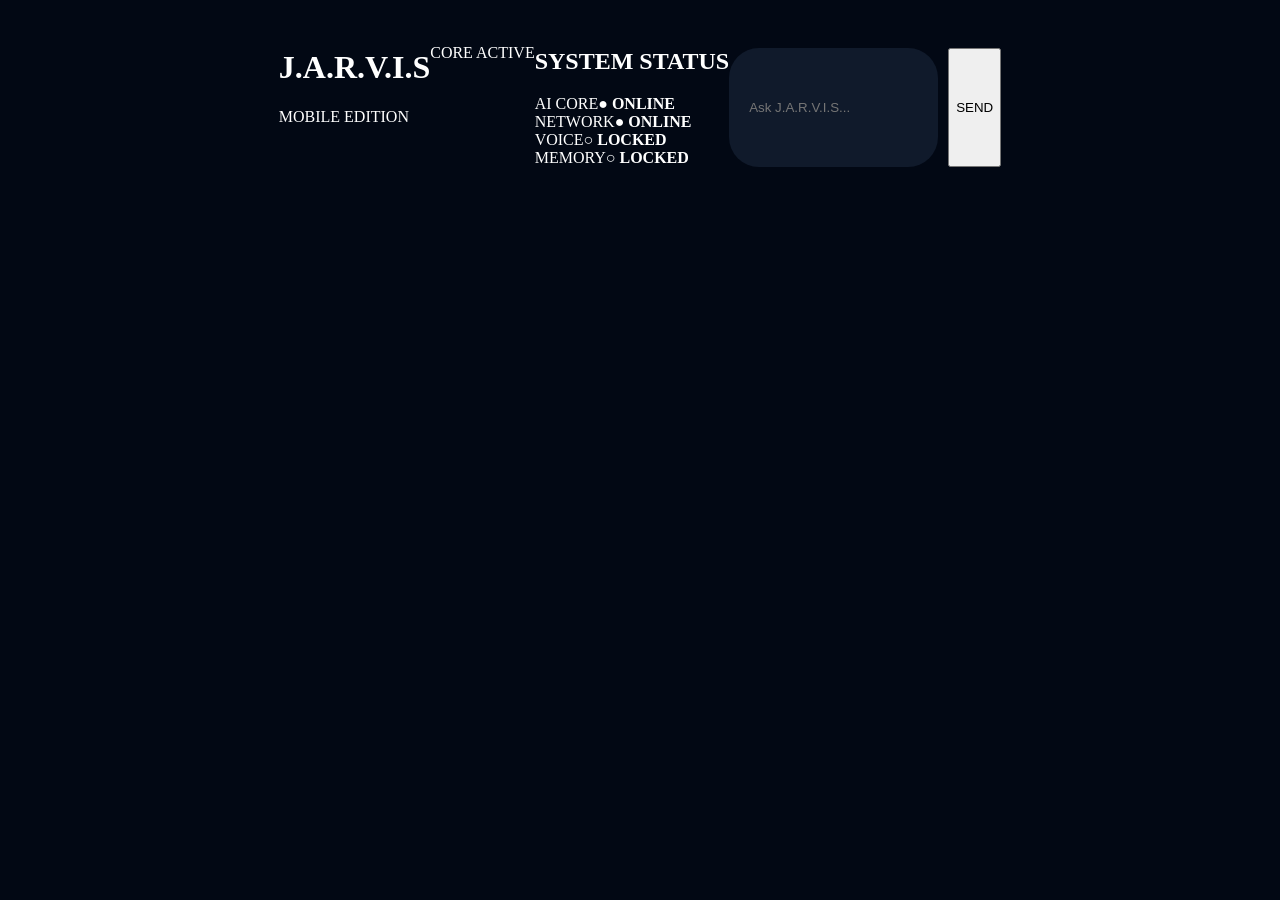
==== commit a94ed800: "Update index.html" ====
--- a/frontend/index.html
+++ b/frontend/index.html
@@ -1,450 +1,31 @@
 <!DOCTYPE html>
-<html lang="en">
+<html>
 <head>
 <meta charset="UTF-8">
-<meta name="viewport" content="width=device-width, initial-scale=1.0">
-
-<title>JARVIS AI Assistant</title>
-
-<link rel="stylesheet"
-href="https://cdnjs.cloudflare.com/ajax/libs/font-awesome/6.5.1/css/all.min.css"/>
-
-<style>
-
-*{
-margin:0;
-padding:0;
-box-sizing:border-box;
-font-family:'Segoe UI',sans-serif;
-}
-
-body{
-background:#020814;
-color:white;
-display:flex;
-justify-content:center;
-padding:20px;
-}
-
-.app{
-width:430px;
-min-height:100vh;
-background:linear-gradient(180deg,#030b17,#01050d);
-border-radius:30px;
-overflow:hidden;
-padding:20px;
-}
-
-:root{
---cyan:#00f7ff;
---card:#09111f;
-}
-
-.topbar{
-display:flex;
-justify-content:space-between;
-align-items:center;
-}
-
-.circle-btn{
-width:55px;
-height:55px;
-border-radius:50%;
-border:1px solid rgba(0,247,255,.5);
-display:flex;
-align-items:center;
-justify-content:center;
-color:var(--cyan);
-font-size:22px;
-box-shadow:0 0 20px rgba(0,247,255,.2);
-}
-
-.logo{
-text-align:center;
-}
-
-.logo h1{
-letter-spacing:12px;
-color:var(--cyan);
-font-size:42px;
-}
-
-.logo p{
-font-size:12px;
-letter-spacing:4px;
-opacity:.7;
-}
-
-.hero{
-display:flex;
-justify-content:space-between;
-align-items:center;
-margin-top:30px;
-}
-
-.hero-text h2{
-font-size:48px;
-color:var(--cyan);
-}
-
-.hero-text h3{
-font-size:22px;
-font-weight:300;
-line-height:1.4;
-}
-
-.chat-btn{
-margin-top:20px;
-background:rgba(0,247,255,.1);
-border:1px solid rgba(0,247,255,.4);
-color:white;
-padding:12px 25px;
-border-radius:30px;
-cursor:pointer;
-}
-
-.orb{
-width:220px;
-height:220px;
-border-radius:50%;
-background:radial-gradient(circle,var(--cyan),#004f5f);
-box-shadow:0 0 60px rgba(0,247,255,.8);
-animation:float 5s infinite ease-in-out;
-}
-
-@keyframes float{
-50%{
-transform:translateY(-10px);
-}
-}
-
-.stats{
-display:grid;
-grid-template-columns:repeat(2,1fr);
-gap:15px;
-margin-top:30px;
-}
-
-.card{
-background:rgba(255,255,255,.03);
-backdrop-filter:blur(20px);
-border:1px solid rgba(0,247,255,.15);
-border-radius:20px;
-padding:20px;
-}
-
-.card i{
-color:var(--cyan);
-font-size:28px;
-}
-
-.card h4{
-margin-top:10px;
-font-size:14px;
-}
-
-.card p{
-margin-top:10px;
-color:var(--cyan);
-font-weight:bold;
-}
-
-.section{
-margin-top:30px;
-}
-
-.section-title{
-display:flex;
-justify-content:space-between;
-margin-bottom:15px;
-}
-
-.section-title h3{
-color:var(--cyan);
-font-size:18px;
-}
-
-.tabs{
-display:flex;
-gap:10px;
-overflow:auto;
-margin-bottom:15px;
-}
-
-.tab{
-padding:10px 18px;
-background:#111b2c;
-border-radius:25px;
-white-space:nowrap;
-}
-
-.active{
-background:var(--cyan);
-color:black;
-font-weight:bold;
-}
-
-.prompt{
-background:#09111f;
-border-radius:15px;
-padding:15px;
-margin-bottom:10px;
-display:flex;
-justify-content:space-between;
-align-items:center;
-}
-
-.prompt i{
-color:var(--cyan);
-}
-
-.chat-panel{
-background:#09111f;
-border-radius:25px;
-padding:20px;
-margin-top:15px;
-}
-
-.chat-header{
-display:flex;
-align-items:center;
-gap:12px;
-margin-bottom:20px;
-}
-
-.avatar{
-width:50px;
-height:50px;
-border-radius:50%;
-background:var(--cyan);
-}
-
-.message{
-padding:14px;
-border-radius:18px;
-margin-bottom:15px;
-max-width:75%;
-}
-
-.bot{
-background:rgba(255,255,255,.08);
-}
-
-.user{
-background:rgba(0,247,255,.2);
-margin-left:auto;
-}
-
-.input-area{
-display:flex;
-gap:10px;
-margin-top:20px;
-}
-
-.input-area input{
-flex:1;
-background:#111b2c;
-border:none;
-outline:none;
-color:white;
-padding:15px;
-border-radius:30px;
-}
-
-.send-btn{
-width:55px;
-height:55px;
-border:none;
-border-radius:50%;
-background:var(--cyan);
-color:black;
-font-size:20px;
-cursor:pointer;
-}
-
-.bottom-nav{
-position:sticky;
-bottom:0;
-margin-top:25px;
-background:#06101f;
-border-radius:25px;
-display:flex;
-justify-content:space-around;
-padding:15px 0;
-}
-
-.nav-item{
-text-align:center;
-}
-
-.nav-item i{
-font-size:22px;
-}
-
-.active-nav{
-color:var(--cyan);
-}
-
-</style>
+<meta name="viewport" content="width=device-width, initial-scale=1">
+<title>J.A.R.V.I.S</title>
+<link rel="stylesheet" href="style.css">
 </head>
-
 <body>
-
-<div class="app">
-
-<div class="topbar">
-
-<div class="circle-btn">
-<i class="fa-solid fa-bars"></i>
-</div>
-
-<div class="logo">
-<h1>JARVIS</h1>
-<p>AI ASSISTANT SYSTEM</p>
-</div>
-
-<div class="circle-btn">
-<i class="fa-solid fa-wave-square"></i>
-</div>
-
-</div>
-
-<div class="hero">
-
-<div class="hero-text">
-<h2>Hi, Raki</h2>
-<h3>How Can I Help<br>You Today?</h3>
-
-<button class="chat-btn">
-Chat With AI →
-</button>
-</div>
-
-<div class="orb"></div>
-
-</div>
-
-<div class="stats">
-
-<div class="card">
-<i class="fa-solid fa-brain"></i>
-<h4>AI STATUS</h4>
-<p>ONLINE</p>
-</div>
-
-<div class="card">
-<i class="fa-solid fa-microchip"></i>
-<h4>CPU USAGE</h4>
-<p>28%</p>
-</div>
-
-<div class="card">
-<i class="fa-solid fa-microphone"></i>
-<h4>VOICE SYSTEM</h4>
-<p>READY</p>
-</div>
-
-<div class="card">
-<i class="fa-solid fa-wifi"></i>
-<h4>NETWORK</h4>
-<p>CONNECTED</p>
-</div>
-
-</div>
-
-<div class="section">
-
-<div class="section-title">
-<h3>POPULAR PROMPTS</h3>
-<span>View All</span>
-</div>
-
-<div class="tabs">
-<div class="tab active">UI/UX</div>
-<div class="tab">Chat AI</div>
-<div class="tab">Code</div>
-<div class="tab">Business</div>
-<div class="tab">Study</div>
-</div>
-
-<div class="prompt">
-<span>Design a futuristic dashboard...</span>
-<i class="fa-solid fa-chevron-right"></i>
-</div>
-
-<div class="prompt">
-<span>Suggest startup ideas...</span>
-<i class="fa-solid fa-chevron-right"></i>
-</div>
-
-<div class="prompt">
-<span>Explain quantum computing...</span>
-<i class="fa-solid fa-chevron-right"></i>
-</div>
-
-</div>
-
-<div class="chat-panel">
-
-<div class="chat-header">
-<div class="avatar"></div>
-<div>
-<h3>J.A.R.V.I.S</h3>
-<small style="color:lime">● Online</small>
-</div>
-</div>
-
-<div class="message bot">
-Hello Sir! How can I assist you today?
-</div>
-
-<div class="message user">
-What is the weather today?
-</div>
-
-<div class="message bot">
-The weather is sunny with 28°C.
-</div>
-
-<div class="input-area">
-<input placeholder="Type your message..." />
-<button class="send-btn">
-<i class="fa-solid fa-paper-plane"></i>
-</button>
-</div>
-
-</div>
-
-<div class="bottom-nav">
-
-<div class="nav-item active-nav">
-<i class="fa-solid fa-house"></i>
-<div>Home</div>
-</div>
-
-<div class="nav-item">
-<i class="fa-solid fa-clock-rotate-left"></i>
-<div>History</div>
-</div>
-
-<div class="nav-item">
-<i class="fa-solid fa-wave-square"></i>
-<div>Voice</div>
-</div>
-
-<div class="nav-item">
-<i class="fa-solid fa-brain"></i>
-<div>Memory</div>
-</div>
-
-<div class="nav-item">
-<i class="fa-solid fa-gear"></i>
-<div>Settings</div>
-</div>
-
-</div>
-
-</div>
-
+ <header><h1>J.A.R.V.I.S</h1><p>MOBILE EDITION</p></header>
+ <div class="core">
+ <div class="ring r1"></div>
+ <div class="ring r2"></div>
+ <div class="center"></div>
+ </div>
+ <p class="core-text">CORE ACTIVE</p>
+ <div class="status">
+ <h2>SYSTEM STATUS</h2>
+ <div class="row"><span>AI CORE</span><b class="on">● ONLINE</b></div>
+ <div class="row"><span>NETWORK</span><b class="on">● ONLINE</b></div>
+ <div class="row"><span>VOICE</span><b class="off">○ LOCKED</b></div>
+ <div class="row"><span>MEMORY</span><b class="off">○ LOCKED</b></div>
+ </div>
+ <div class="chat" id="chat"></div>
+ <div class="input-area">
+ <input id="msg" placeholder="Ask J.A.R.V.I.S...">
+ <button id="send">SEND</button>
+ </div>
+ <script src="script.js"></script>
 </body>
 </html>
--- a/frontend/style.css
+++ b/frontend/style.css
@@ -0,0 +1,424 @@
+<link rel="stylesheet" href="style.css">
+/* =========================
+   GLOBAL STYLES
+========================= */
+
+*{
+    margin:0;
+    padding:0;
+    box-sizing:border-box;
+    font-family:'Segoe UI',sans-serif;
+}
+
+:root{
+    --bg:#020814;
+    --card:#09111f;
+    --cyan:#00f7ff;
+    --cyan-soft:rgba(0,247,255,.15);
+    --white-soft:rgba(255,255,255,.08);
+}
+
+body{
+    background:var(--bg);
+    color:#fff;
+    display:flex;
+    justify-content:center;
+    padding:20px;
+}
+
+/* =========================
+   APP CONTAINER
+========================= */
+
+.app{
+    width:430px;
+    min-height:100vh;
+    background:linear-gradient(
+        180deg,
+        #030b17 0%,
+        #01050d 100%
+    );
+    border-radius:30px;
+    padding:20px;
+    overflow:hidden;
+    border:1px solid rgba(0,247,255,.08);
+}
+
+/* =========================
+   TOP BAR
+========================= */
+
+.topbar{
+    display:flex;
+    justify-content:space-between;
+    align-items:center;
+}
+
+.circle-btn{
+    width:55px;
+    height:55px;
+    border-radius:50%;
+    border:1px solid rgba(0,247,255,.3);
+    display:flex;
+    align-items:center;
+    justify-content:center;
+    color:var(--cyan);
+    font-size:22px;
+    cursor:pointer;
+    transition:.3s;
+}
+
+.circle-btn:hover{
+    box-shadow:0 0 20px rgba(0,247,255,.5);
+    transform:scale(1.05);
+}
+
+/* =========================
+   LOGO
+========================= */
+
+.logo{
+    text-align:center;
+}
+
+.logo h1{
+    color:var(--cyan);
+    font-size:42px;
+    letter-spacing:12px;
+}
+
+.logo p{
+    font-size:11px;
+    letter-spacing:4px;
+    color:rgba(255,255,255,.6);
+}
+
+/* =========================
+   HERO SECTION
+========================= */
+
+.hero{
+    display:flex;
+    justify-content:space-between;
+    align-items:center;
+    margin-top:35px;
+}
+
+.hero-text h2{
+    font-size:48px;
+    color:var(--cyan);
+    margin-bottom:10px;
+}
+
+.hero-text h3{
+    font-size:24px;
+    font-weight:300;
+    line-height:1.4;
+}
+
+.chat-btn{
+    margin-top:20px;
+    padding:12px 25px;
+    border-radius:30px;
+    border:1px solid rgba(0,247,255,.4);
+    background:rgba(0,247,255,.08);
+    color:white;
+    cursor:pointer;
+    transition:.3s;
+}
+
+.chat-btn:hover{
+    background:rgba(0,247,255,.15);
+    box-shadow:0 0 20px rgba(0,247,255,.3);
+}
+
+/* =========================
+   AI ORB
+========================= */
+
+.orb{
+    width:220px;
+    height:220px;
+    border-radius:50%;
+    background:
+        radial-gradient(
+            circle at 30% 30%,
+            #7ffcff,
+            var(--cyan),
+            #004c5d
+        );
+    box-shadow:
+        0 0 30px rgba(0,247,255,.5),
+        0 0 60px rgba(0,247,255,.4),
+        0 0 100px rgba(0,247,255,.2);
+    animation:float 5s ease-in-out infinite;
+}
+
+@keyframes float{
+    50%{
+        transform:translateY(-12px);
+    }
+}
+
+/* =========================
+   STATUS GRID
+========================= */
+
+.stats{
+    margin-top:35px;
+    display:grid;
+    grid-template-columns:repeat(2,1fr);
+    gap:15px;
+}
+
+.card{
+    background:rgba(255,255,255,.03);
+    border:1px solid rgba(0,247,255,.1);
+    backdrop-filter:blur(15px);
+    border-radius:20px;
+    padding:20px;
+    transition:.3s;
+}
+
+.card:hover{
+    border-color:rgba(0,247,255,.4);
+    box-shadow:0 0 25px rgba(0,247,255,.15);
+}
+
+.card i{
+    color:var(--cyan);
+    font-size:28px;
+}
+
+.card h4{
+    margin-top:12px;
+    font-size:14px;
+    color:#ddd;
+}
+
+.card p{
+    margin-top:10px;
+    color:var(--cyan);
+    font-weight:600;
+}
+
+/* =========================
+   SECTION TITLES
+========================= */
+
+.section{
+    margin-top:30px;
+}
+
+.section-title{
+    display:flex;
+    justify-content:space-between;
+    align-items:center;
+    margin-bottom:15px;
+}
+
+.section-title h3{
+    color:var(--cyan);
+    font-size:18px;
+}
+
+.section-title span{
+    color:#bbb;
+    cursor:pointer;
+}
+
+/* =========================
+   CATEGORY TABS
+========================= */
+
+.tabs{
+    display:flex;
+    gap:10px;
+    overflow-x:auto;
+    margin-bottom:15px;
+}
+
+.tabs::-webkit-scrollbar{
+    display:none;
+}
+
+.tab{
+    padding:10px 18px;
+    background:#101a2b;
+    border-radius:25px;
+    white-space:nowrap;
+    cursor:pointer;
+}
+
+.tab.active{
+    background:var(--cyan);
+    color:black;
+    font-weight:600;
+}
+
+/* =========================
+   PROMPTS
+========================= */
+
+.prompt{
+    background:var(--card);
+    border-radius:15px;
+    padding:16px;
+    margin-bottom:10px;
+    display:flex;
+    justify-content:space-between;
+    align-items:center;
+    cursor:pointer;
+    transition:.3s;
+}
+
+.prompt:hover{
+    border:1px solid rgba(0,247,255,.2);
+}
+
+.prompt i{
+    color:var(--cyan);
+}
+
+/* =========================
+   CHAT PANEL
+========================= */
+
+.chat-panel{
+    background:var(--card);
+    border-radius:25px;
+    padding:20px;
+    margin-top:15px;
+    border:1px solid rgba(0,247,255,.08);
+}
+
+.chat-header{
+    display:flex;
+    align-items:center;
+    gap:12px;
+    margin-bottom:20px;
+}
+
+.avatar{
+    width:50px;
+    height:50px;
+    border-radius:50%;
+    background:radial-gradient(
+        circle,
+        #7ffcff,
+        var(--cyan)
+    );
+}
+
+.message{
+    padding:14px 18px;
+    border-radius:18px;
+    max-width:75%;
+    margin-bottom:12px;
+    line-height:1.5;
+}
+
+.bot{
+    background:rgba(255,255,255,.08);
+}
+
+.user{
+    background:rgba(0,247,255,.18);
+    margin-left:auto;
+}
+
+/* =========================
+   INPUT AREA
+========================= */
+
+.input-area{
+    margin-top:20px;
+    display:flex;
+    gap:10px;
+}
+
+.input-area input{
+    flex:1;
+    background:#101a2b;
+    border:none;
+    outline:none;
+    padding:15px 20px;
+    border-radius:30px;
+    color:white;
+}
+
+.send-btn{
+    width:55px;
+    height:55px;
+    border:none;
+    border-radius:50%;
+    background:var(--cyan);
+    color:black;
+    font-size:20px;
+    cursor:pointer;
+    transition:.3s;
+}
+
+.send-btn:hover{
+    transform:scale(1.05);
+    box-shadow:0 0 25px rgba(0,247,255,.5);
+}
+
+/* =========================
+   BOTTOM NAVIGATION
+========================= */
+
+.bottom-nav{
+    margin-top:25px;
+    background:#07101f;
+    border-radius:25px;
+    padding:15px 0;
+    display:flex;
+    justify-content:space-around;
+}
+
+.nav-item{
+    text-align:center;
+    color:#999;
+    cursor:pointer;
+    transition:.3s;
+}
+
+.nav-item i{
+    font-size:22px;
+    margin-bottom:5px;
+}
+
+.nav-item:hover{
+    color:var(--cyan);
+}
+
+.active-nav{
+    color:var(--cyan);
+}
+
+/* =========================
+   RESPONSIVE
+========================= */
+
+@media(max-width:768px){
+
+    .app{
+        width:100%;
+        border-radius:0;
+    }
+
+    .hero{
+        flex-direction:column;
+        gap:25px;
+    }
+
+    .orb{
+        width:180px;
+        height:180px;
+    }
+
+    .hero-text{
+        text-align:center;
+    }
+}
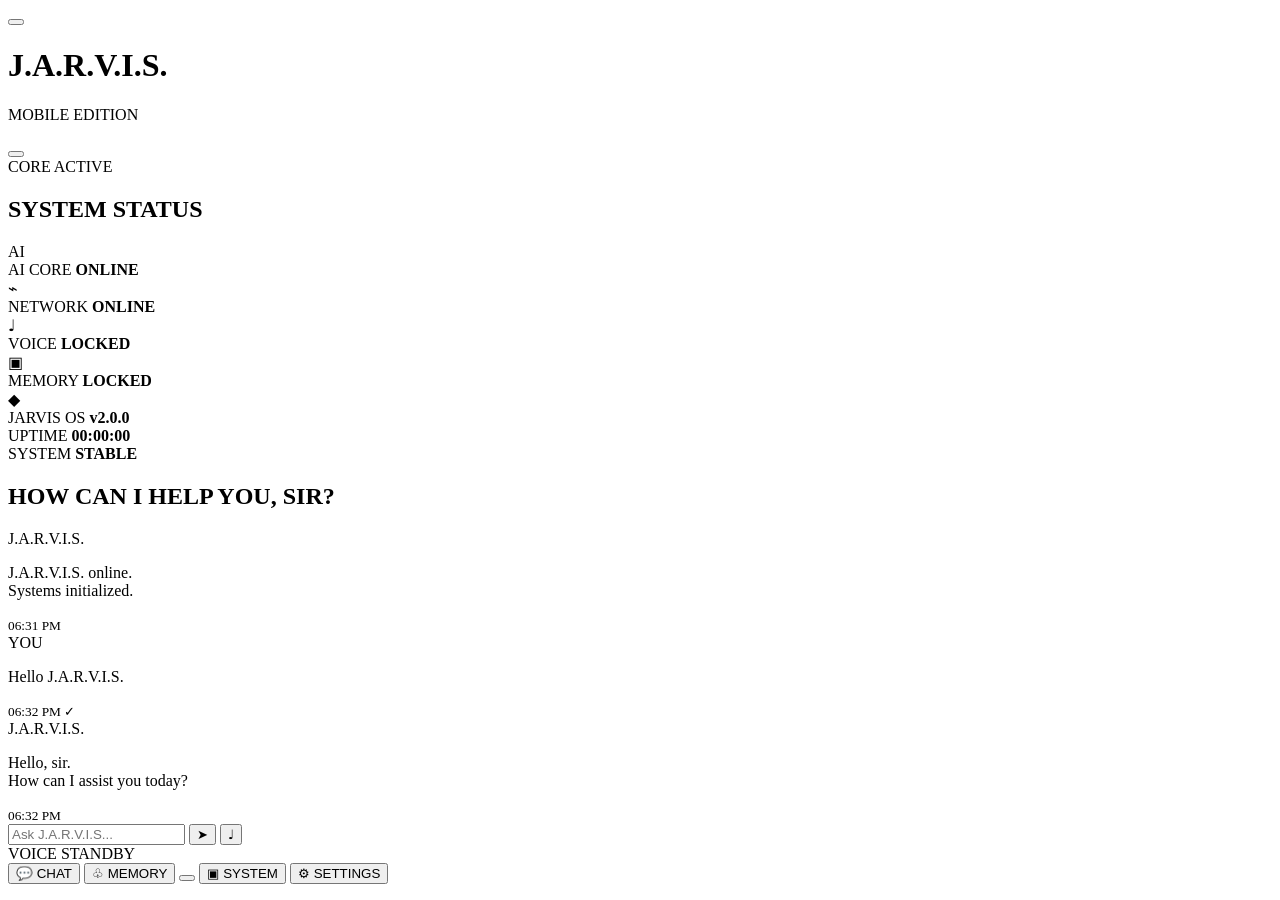
==== commit 748001ba: "Update index.html" ====
--- a/frontend/index.html
+++ b/frontend/index.html
@@ -1,31 +1,326 @@
 <!DOCTYPE html>
-<html>
+<html lang="en">
 <head>
-<meta charset="UTF-8">
-<meta name="viewport" content="width=device-width, initial-scale=1">
-<title>J.A.R.V.I.S</title>
-<link rel="stylesheet" href="style.css">
+    <meta charset="UTF-8">
+    <meta name="viewport"
+          content="width=device-width, initial-scale=1.0, maximum-scale=1.0, user-scalable=no">
+
+    <title>J.A.R.V.I.S. Mobile</title>
+
+    <!-- IMPORTANT -->
+    <link rel="stylesheet" href="style.css">
 </head>
+
 <body>
- <header><h1>J.A.R.V.I.S</h1><p>MOBILE EDITION</p></header>
- <div class="core">
- <div class="ring r1"></div>
- <div class="ring r2"></div>
- <div class="center"></div>
- </div>
- <p class="core-text">CORE ACTIVE</p>
- <div class="status">
- <h2>SYSTEM STATUS</h2>
- <div class="row"><span>AI CORE</span><b class="on">● ONLINE</b></div>
- <div class="row"><span>NETWORK</span><b class="on">● ONLINE</b></div>
- <div class="row"><span>VOICE</span><b class="off">○ LOCKED</b></div>
- <div class="row"><span>MEMORY</span><b class="off">○ LOCKED</b></div>
- </div>
- <div class="chat" id="chat"></div>
- <div class="input-area">
- <input id="msg" placeholder="Ask J.A.R.V.I.S...">
- <button id="send">SEND</button>
- </div>
- <script src="script.js"></script>
+
+<div class="app">
+
+    <!-- ================= HEADER ================= -->
+
+    <header class="topbar">
+
+        <button class="menu-btn">
+            <span></span>
+            <span></span>
+            <span></span>
+        </button>
+
+        <div class="brand">
+            <h1>J.A.R.V.I.S.</h1>
+            <p>MOBILE EDITION</p>
+        </div>
+
+        <button class="voice-top" id="voiceTop">
+            <span class="voice-wave"></span>
+            <span class="voice-wave"></span>
+            <span class="voice-wave"></span>
+            <span class="voice-wave"></span>
+        </button>
+
+    </header>
+
+
+    <!-- ================= CORE ACTIVE ================= -->
+
+    <div class="core-active">
+        <i></i>
+        CORE ACTIVE
+        <i></i>
+    </div>
+
+
+    <!-- ================= SYSTEM STATUS ================= -->
+
+    <section class="hud-panel system-panel">
+
+        <div class="panel-title">
+            <h2>SYSTEM STATUS</h2>
+            <div class="panel-lines"></div>
+        </div>
+
+        <div class="system-layout">
+
+            <!-- LEFT STATUS -->
+
+            <div class="status-column">
+
+                <div class="status-card">
+
+                    <div class="status-icon">AI</div>
+
+                    <div class="status-text">
+                        <span>AI CORE</span>
+                        <strong>ONLINE</strong>
+                    </div>
+
+                    <b class="status-dot online"></b>
+
+                </div>
+
+
+                <div class="status-card">
+
+                    <div class="status-icon network">⌁</div>
+
+                    <div class="status-text">
+                        <span>NETWORK</span>
+                        <strong>ONLINE</strong>
+                    </div>
+
+                    <b class="status-dot online"></b>
+
+                </div>
+
+
+                <div class="status-card">
+
+                    <div class="status-icon">♩</div>
+
+                    <div class="status-text">
+                        <span>VOICE</span>
+                        <strong class="yellow-text" id="voiceState">
+                            LOCKED
+                        </strong>
+                    </div>
+
+                    <b class="status-dot locked"></b>
+
+                </div>
+
+
+                <div class="status-card">
+
+                    <div class="status-icon">▣</div>
+
+                    <div class="status-text">
+                        <span>MEMORY</span>
+                        <strong class="yellow-text">
+                            LOCKED
+                        </strong>
+                    </div>
+
+                    <b class="status-dot locked"></b>
+
+                </div>
+
+            </div>
+
+
+            <!-- REACTOR -->
+
+            <div class="reactor-container">
+
+                <div class="reactor-ring ring-one"></div>
+                <div class="reactor-ring ring-two"></div>
+                <div class="reactor-ring ring-three"></div>
+                <div class="reactor-ring ring-four"></div>
+
+                <div class="reactor-lines"></div>
+
+                <div class="reactor-core">
+                    <div class="core-symbol">◆</div>
+                </div>
+
+            </div>
+
+
+            <!-- RIGHT INFO -->
+
+            <div class="info-column">
+
+                <div class="info-card">
+                    <span>JARVIS OS</span>
+                    <strong>v2.0.0</strong>
+                    <div class="progress">
+                        <i></i>
+                    </div>
+                </div>
+
+                <div class="info-card">
+                    <span>UPTIME</span>
+                    <strong id="uptime">00:00:00</strong>
+                    <div class="progress">
+                        <i></i>
+                    </div>
+                </div>
+
+                <div class="info-card">
+                    <span>SYSTEM</span>
+                    <strong>STABLE</strong>
+                    <div class="progress">
+                        <i></i>
+                    </div>
+                </div>
+
+            </div>
+
+        </div>
+
+    </section>
+
+
+    <!-- ================= CHAT ================= -->
+
+    <section class="hud-panel chat-panel">
+
+        <div class="panel-title">
+            <h2>HOW CAN I HELP YOU, SIR?</h2>
+            <div class="panel-lines"></div>
+        </div>
+
+
+        <div class="chat-background">
+
+            <div id="chat" class="chat">
+
+                <div class="chat-row jarvis-row">
+
+                    <div class="mini-avatar">
+                        <div></div>
+                    </div>
+
+                    <div class="bubble jarvis-bubble">
+
+                        <label>J.A.R.V.I.S.</label>
+
+                        <p>
+                            J.A.R.V.I.S. online.<br>
+                            Systems initialized.
+                        </p>
+
+                        <small>06:31 PM</small>
+
+                    </div>
+
+                </div>
+
+
+                <div class="chat-row user-row">
+
+                    <div class="bubble user-bubble">
+
+                        <label>YOU</label>
+
+                        <p>Hello J.A.R.V.I.S.</p>
+
+                        <small>
+                            06:32 PM ✓
+                        </small>
+
+                    </div>
+
+                </div>
+
+
+                <div class="chat-row jarvis-row">
+
+                    <div class="mini-avatar">
+                        <div></div>
+                    </div>
+
+                    <div class="bubble jarvis-bubble">
+
+                        <label>J.A.R.V.I.S.</label>
+
+                        <p>
+                            Hello, sir.<br>
+                            How can I assist you today?
+                        </p>
+
+                        <small>06:32 PM</small>
+
+                    </div>
+
+                </div>
+
+            </div>
+
+        </div>
+
+
+        <!-- INPUT -->
+
+        <div class="command-area">
+
+            <input
+                type="text"
+                id="msg"
+                placeholder="Ask J.A.R.V.I.S..."
+                autocomplete="off"
+            >
+
+            <button id="send" class="send-button">
+                ➤
+            </button>
+
+            <button id="voiceButton" class="mic-button">
+                ♩
+            </button>
+
+        </div>
+
+        <div id="voiceStatus" class="voice-status">
+            VOICE STANDBY
+        </div>
+
+    </section>
+
+
+    <!-- ================= BOTTOM NAV ================= -->
+
+    <nav class="bottom-nav">
+
+        <button onclick="showSection('chat')">
+            <span>💬</span>
+            <label>CHAT</label>
+        </button>
+
+        <button onclick="showSection('memory')">
+            <span>♧</span>
+            <label>MEMORY</label>
+        </button>
+
+        <button class="main-core" id="coreButton">
+            <div class="small-reactor">
+                <i></i>
+            </div>
+        </button>
+
+        <button onclick="showSection('system')">
+            <span>▣</span>
+            <label>SYSTEM</label>
+        </button>
+
+        <button onclick="showSection('settings')">
+            <span>⚙</span>
+            <label>SETTINGS</label>
+        </button>
+
+    </nav>
+
+</div>
+
+<script src="script.js"></script>
+
 </body>
 </html>
--- a/frontend/style.css
+++ b/frontend/style.css
@@ -1,424 +1,29 @@
 <link rel="stylesheet" href="style.css">
-/* =========================
-   GLOBAL STYLES
-========================= */
-
-*{
-    margin:0;
-    padding:0;
-    box-sizing:border-box;
-    font-family:'Segoe UI',sans-serif;
-}
-
-:root{
-    --bg:#020814;
-    --card:#09111f;
-    --cyan:#00f7ff;
-    --cyan-soft:rgba(0,247,255,.15);
-    --white-soft:rgba(255,255,255,.08);
-}
-
-body{
-    background:var(--bg);
-    color:#fff;
-    display:flex;
-    justify-content:center;
-    padding:20px;
-}
-
-/* =========================
-   APP CONTAINER
-========================= */
-
-.app{
-    width:430px;
-    min-height:100vh;
-    background:linear-gradient(
-        180deg,
-        #030b17 0%,
-        #01050d 100%
-    );
-    border-radius:30px;
-    padding:20px;
-    overflow:hidden;
-    border:1px solid rgba(0,247,255,.08);
-}
-
-/* =========================
-   TOP BAR
-========================= */
-
-.topbar{
-    display:flex;
-    justify-content:space-between;
-    align-items:center;
-}
-
-.circle-btn{
-    width:55px;
-    height:55px;
-    border-radius:50%;
-    border:1px solid rgba(0,247,255,.3);
-    display:flex;
-    align-items:center;
-    justify-content:center;
-    color:var(--cyan);
-    font-size:22px;
-    cursor:pointer;
-    transition:.3s;
-}
-
-.circle-btn:hover{
-    box-shadow:0 0 20px rgba(0,247,255,.5);
-    transform:scale(1.05);
-}
-
-/* =========================
-   LOGO
-========================= */
-
-.logo{
-    text-align:center;
-}
-
-.logo h1{
-    color:var(--cyan);
-    font-size:42px;
-    letter-spacing:12px;
-}
-
-.logo p{
-    font-size:11px;
-    letter-spacing:4px;
-    color:rgba(255,255,255,.6);
-}
-
-/* =========================
-   HERO SECTION
-========================= */
-
-.hero{
-    display:flex;
-    justify-content:space-between;
-    align-items:center;
-    margin-top:35px;
-}
-
-.hero-text h2{
-    font-size:48px;
-    color:var(--cyan);
-    margin-bottom:10px;
-}
-
-.hero-text h3{
-    font-size:24px;
-    font-weight:300;
-    line-height:1.4;
-}
-
-.chat-btn{
-    margin-top:20px;
-    padding:12px 25px;
-    border-radius:30px;
-    border:1px solid rgba(0,247,255,.4);
-    background:rgba(0,247,255,.08);
-    color:white;
-    cursor:pointer;
-    transition:.3s;
-}
-
-.chat-btn:hover{
-    background:rgba(0,247,255,.15);
-    box-shadow:0 0 20px rgba(0,247,255,.3);
-}
-
-/* =========================
-   AI ORB
-========================= */
-
-.orb{
-    width:220px;
-    height:220px;
-    border-radius:50%;
-    background:
-        radial-gradient(
-            circle at 30% 30%,
-            #7ffcff,
-            var(--cyan),
-            #004c5d
-        );
-    box-shadow:
-        0 0 30px rgba(0,247,255,.5),
-        0 0 60px rgba(0,247,255,.4),
-        0 0 100px rgba(0,247,255,.2);
-    animation:float 5s ease-in-out infinite;
-}
-
-@keyframes float{
-    50%{
-        transform:translateY(-12px);
-    }
-}
-
-/* =========================
-   STATUS GRID
-========================= */
-
-.stats{
-    margin-top:35px;
-    display:grid;
-    grid-template-columns:repeat(2,1fr);
-    gap:15px;
-}
-
-.card{
-    background:rgba(255,255,255,.03);
-    border:1px solid rgba(0,247,255,.1);
-    backdrop-filter:blur(15px);
-    border-radius:20px;
-    padding:20px;
-    transition:.3s;
-}
-
-.card:hover{
-    border-color:rgba(0,247,255,.4);
-    box-shadow:0 0 25px rgba(0,247,255,.15);
-}
-
-.card i{
-    color:var(--cyan);
-    font-size:28px;
-}
-
-.card h4{
-    margin-top:12px;
-    font-size:14px;
-    color:#ddd;
-}
-
-.card p{
-    margin-top:10px;
-    color:var(--cyan);
-    font-weight:600;
-}
-
-/* =========================
-   SECTION TITLES
-========================= */
-
-.section{
-    margin-top:30px;
-}
-
-.section-title{
-    display:flex;
-    justify-content:space-between;
-    align-items:center;
-    margin-bottom:15px;
-}
-
-.section-title h3{
-    color:var(--cyan);
-    font-size:18px;
-}
-
-.section-title span{
-    color:#bbb;
-    cursor:pointer;
-}
-
-/* =========================
-   CATEGORY TABS
-========================= */
-
-.tabs{
-    display:flex;
-    gap:10px;
-    overflow-x:auto;
-    margin-bottom:15px;
-}
-
-.tabs::-webkit-scrollbar{
-    display:none;
-}
-
-.tab{
-    padding:10px 18px;
-    background:#101a2b;
-    border-radius:25px;
-    white-space:nowrap;
-    cursor:pointer;
-}
-
-.tab.active{
-    background:var(--cyan);
-    color:black;
-    font-weight:600;
-}
-
-/* =========================
-   PROMPTS
-========================= */
-
-.prompt{
-    background:var(--card);
-    border-radius:15px;
-    padding:16px;
-    margin-bottom:10px;
-    display:flex;
-    justify-content:space-between;
-    align-items:center;
-    cursor:pointer;
-    transition:.3s;
-}
-
-.prompt:hover{
-    border:1px solid rgba(0,247,255,.2);
-}
-
-.prompt i{
-    color:var(--cyan);
-}
-
-/* =========================
-   CHAT PANEL
-========================= */
-
-.chat-panel{
-    background:var(--card);
-    border-radius:25px;
-    padding:20px;
-    margin-top:15px;
-    border:1px solid rgba(0,247,255,.08);
-}
-
-.chat-header{
-    display:flex;
-    align-items:center;
-    gap:12px;
-    margin-bottom:20px;
-}
-
-.avatar{
-    width:50px;
-    height:50px;
-    border-radius:50%;
-    background:radial-gradient(
-        circle,
-        #7ffcff,
-        var(--cyan)
-    );
-}
-
-.message{
-    padding:14px 18px;
-    border-radius:18px;
-    max-width:75%;
-    margin-bottom:12px;
-    line-height:1.5;
-}
-
-.bot{
-    background:rgba(255,255,255,.08);
-}
-
-.user{
-    background:rgba(0,247,255,.18);
-    margin-left:auto;
-}
-
-/* =========================
-   INPUT AREA
-========================= */
-
-.input-area{
-    margin-top:20px;
-    display:flex;
-    gap:10px;
-}
-
-.input-area input{
-    flex:1;
-    background:#101a2b;
-    border:none;
-    outline:none;
-    padding:15px 20px;
-    border-radius:30px;
-    color:white;
-}
-
-.send-btn{
-    width:55px;
-    height:55px;
-    border:none;
-    border-radius:50%;
-    background:var(--cyan);
-    color:black;
-    font-size:20px;
-    cursor:pointer;
-    transition:.3s;
-}
-
-.send-btn:hover{
-    transform:scale(1.05);
-    box-shadow:0 0 25px rgba(0,247,255,.5);
-}
-
-/* =========================
-   BOTTOM NAVIGATION
-========================= */
-
-.bottom-nav{
-    margin-top:25px;
-    background:#07101f;
-    border-radius:25px;
-    padding:15px 0;
-    display:flex;
-    justify-content:space-around;
-}
-
-.nav-item{
-    text-align:center;
-    color:#999;
-    cursor:pointer;
-    transition:.3s;
-}
-
-.nav-item i{
-    font-size:22px;
-    margin-bottom:5px;
-}
-
-.nav-item:hover{
-    color:var(--cyan);
-}
-
-.active-nav{
-    color:var(--cyan);
-}
-
-/* =========================
-   RESPONSIVE
-========================= */
-
-@media(max-width:768px){
-
-    .app{
-        width:100%;
-        border-radius:0;
-    }
-
-    .hero{
-        flex-direction:column;
-        gap:25px;
-    }
-
-    .orb{
-        width:180px;
-        height:180px;
-    }
-
-    .hero-text{
-        text-align:center;
-    }
-}
+@import url('https://fonts.googleapis.com/css2?
+family=Orbitron:wght@400;700&display=swap');
+*{margin:0;padding:0;box-sizing:border-box;font-family:'Orbitron'}
+body{background:#000;color:#0ff;padding:20px}
+header{text-align:center}
+header h1{letter-spacing:6px;text-shadow:0 0 12px #0ff}
+header p{font-size:10px;letter-spacing:4px;opacity:.6}
+.core{position:relative;width:160px;height:160px;margin:25px auto}
+.ring{position:absolute;border:2px solid #0ff;border-radius:50%;box-shadow:0 0 15px #0ff}
+.r1{inset:0;border-top-color:transparent;animation:spin 3s linear infinite}
+.r2{inset:20px;border-bottom-color:transparent;animation:spin 2s linear infinite reverse}
+.center{position:absolute;inset:50px;background:#0ff;border-radius:50%;box-shadow:0 0 
+30px #0ff;animation:pulse 1.5s infinite}
+@keyframes spin{to{transform:rotate(360deg)}}
+@keyframes pulse{50%{opacity:.4}}
+.core-text{text-align:center;font-size:11px;letter-spacing:3px}
+.status{border:1px solid rgba(0,255,255,.3);background:rgba(0,255,255,.05);padding:
+12px;margin:20px 0}
+.status h2{font-size:12px;letter-spacing:2px;margin-bottom:8px}
+.row{display:flex;justify-content:space-between;font-size:11px;margin:6px 0}
+.on{color:#0f0}.off{color:#f00}
+.chat{border:1px solid rgba(0,255,255,.3);height:150px;overflow-y:auto;padding:10px;font-
+size:12px}
+.msg{margin:6px 0;padding:6px;border-left:2px solid #0ff;background:rgba(0,255,255,.08)}
+.msg.user{border-left-color:#fff}
+.input-area{display:flex;gap:8px;margin-top:12px}
+input{flex:1;background:#000;border:1px solid #0ff;color:#0ff;padding:10px}
+button{background:#0ff;color:#000;border:none;padding:10px 16px;font-weight:bold}
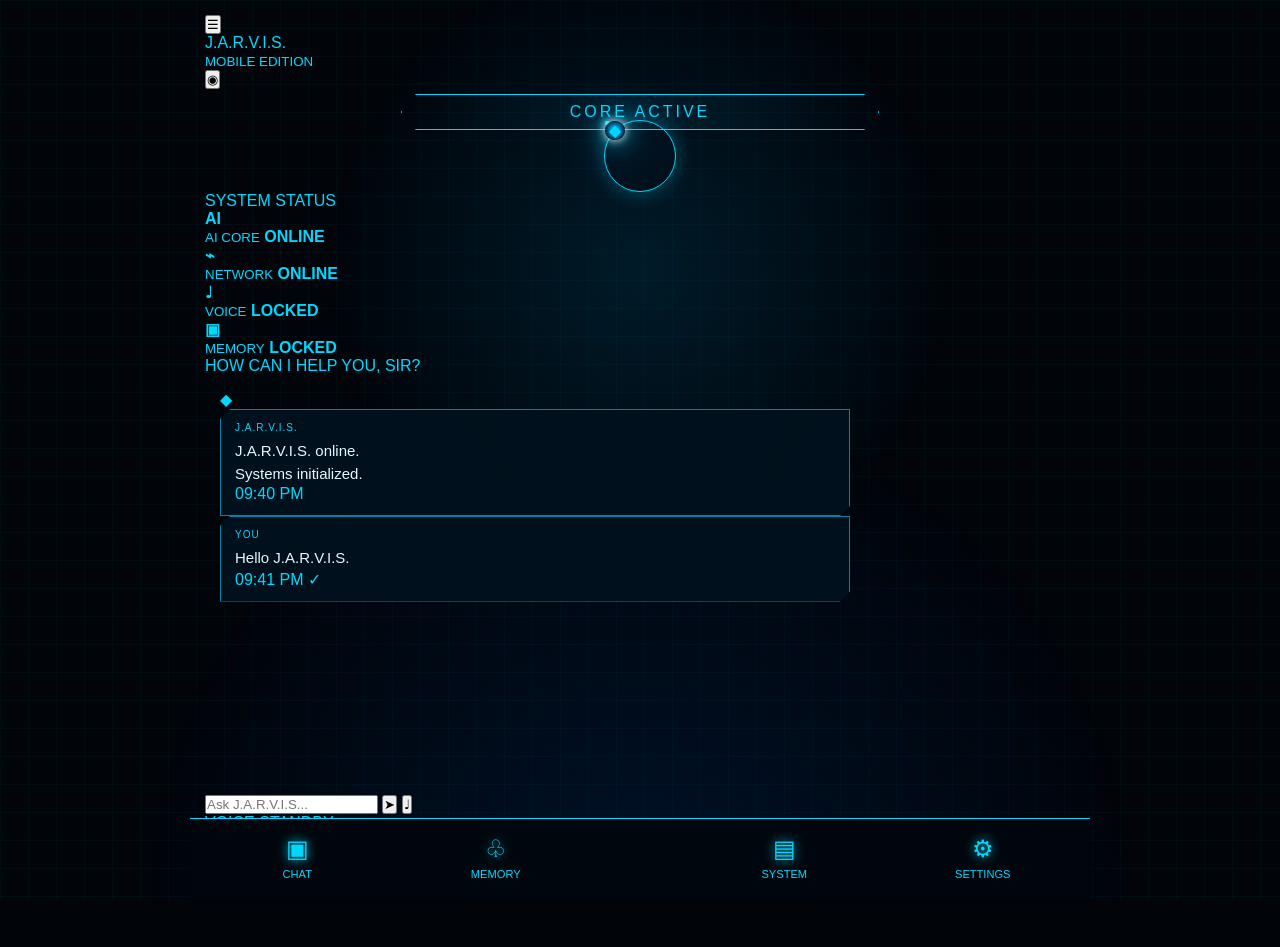
==== commit 0fc7cbd3: "Update index.html" ====
--- a/frontend/index.html
+++ b/frontend/index.html
@@ -2,12 +2,17 @@
 <html lang="en">
 <head>
     <meta charset="UTF-8">
-    <meta name="viewport"
-          content="width=device-width, initial-scale=1.0, maximum-scale=1.0, user-scalable=no">
-
-    <title>J.A.R.V.I.S. Mobile</title>
-
-    <!-- IMPORTANT -->
+
+    <meta
+        name="viewport"
+        content="width=device-width,
+        initial-scale=1.0,
+        maximum-scale=1.0,
+        user-scalable=no"
+    >
+
+    <title>J.A.R.V.I.S.</title>
+
     <link rel="stylesheet" href="style.css">
 </head>
 
@@ -15,163 +20,43 @@
 
 <div class="app">
 
-    <!-- ================= HEADER ================= -->
-
-    <header class="topbar">
-
-        <button class="menu-btn">
-            <span></span>
-            <span></span>
-            <span></span>
-        </button>
-
-        <div class="brand">
-            <h1>J.A.R.V.I.S.</h1>
-            <p>MOBILE EDITION</p>
-        </div>
-
-        <button class="voice-top" id="voiceTop">
-            <span class="voice-wave"></span>
-            <span class="voice-wave"></span>
-            <span class="voice-wave"></span>
-            <span class="voice-wave"></span>
+    <!-- HEADER -->
+    <header class="header">
+
+        <button class="icon-btn" id="menuBtn">☰</button>
+
+        <div class="logo">
+            <div>J.A.R.V.I.S.</div>
+            <small>MOBILE EDITION</small>
+        </div>
+
+        <button class="icon-btn voice-head" id="voiceHead">
+            ◉
         </button>
 
     </header>
 
 
-    <!-- ================= CORE ACTIVE ================= -->
-
+    <!-- CORE -->
     <div class="core-active">
-        <i></i>
+        <span></span>
         CORE ACTIVE
-        <i></i>
+        <span></span>
     </div>
 
 
-    <!-- ================= SYSTEM STATUS ================= -->
-
-    <section class="hud-panel system-panel">
-
-        <div class="panel-title">
-            <h2>SYSTEM STATUS</h2>
-            <div class="panel-lines"></div>
-        </div>
-
-        <div class="system-layout">
-
-            <!-- LEFT STATUS -->
-
-            <div class="status-column">
-
-                <div class="status-card">
-
-                    <div class="status-icon">AI</div>
-
-                    <div class="status-text">
-                        <span>AI CORE</span>
-                        <strong>ONLINE</strong>
-                    </div>
-
-                    <b class="status-dot online"></b>
-
-                </div>
-
-
-                <div class="status-card">
-
-                    <div class="status-icon network">⌁</div>
-
-                    <div class="status-text">
-                        <span>NETWORK</span>
-                        <strong>ONLINE</strong>
-                    </div>
-
-                    <b class="status-dot online"></b>
-
-                </div>
-
-
-                <div class="status-card">
-
-                    <div class="status-icon">♩</div>
-
-                    <div class="status-text">
-                        <span>VOICE</span>
-                        <strong class="yellow-text" id="voiceState">
-                            LOCKED
-                        </strong>
-                    </div>
-
-                    <b class="status-dot locked"></b>
-
-                </div>
-
-
-                <div class="status-card">
-
-                    <div class="status-icon">▣</div>
-
-                    <div class="status-text">
-                        <span>MEMORY</span>
-                        <strong class="yellow-text">
-                            LOCKED
-                        </strong>
-                    </div>
-
-                    <b class="status-dot locked"></b>
-
-                </div>
-
-            </div>
-
-
-            <!-- REACTOR -->
-
-            <div class="reactor-container">
-
-                <div class="reactor-ring ring-one"></div>
-                <div class="reactor-ring ring-two"></div>
-                <div class="reactor-ring ring-three"></div>
-                <div class="reactor-ring ring-four"></div>
-
-                <div class="reactor-lines"></div>
-
-                <div class="reactor-core">
-                    <div class="core-symbol">◆</div>
-                </div>
-
-            </div>
-
-
-            <!-- RIGHT INFO -->
-
-            <div class="info-column">
-
-                <div class="info-card">
-                    <span>JARVIS OS</span>
-                    <strong>v2.0.0</strong>
-                    <div class="progress">
-                        <i></i>
-                    </div>
-                </div>
-
-                <div class="info-card">
-                    <span>UPTIME</span>
-                    <strong id="uptime">00:00:00</strong>
-                    <div class="progress">
-                        <i></i>
-                    </div>
-                </div>
-
-                <div class="info-card">
-                    <span>SYSTEM</span>
-                    <strong>STABLE</strong>
-                    <div class="progress">
-                        <i></i>
-                    </div>
-                </div>
-
+    <!-- MAIN CORE -->
+    <section class="main-core">
+
+        <div class="reactor">
+
+            <div class="reactor-ring r1"></div>
+            <div class="reactor-ring r2"></div>
+            <div class="reactor-ring r3"></div>
+            <div class="reactor-ring r4"></div>
+
+            <div class="reactor-core">
+                ◆
             </div>
 
         </div>
@@ -179,77 +64,99 @@
     </section>
 
 
-    <!-- ================= CHAT ================= -->
-
-    <section class="hud-panel chat-panel">
-
-        <div class="panel-title">
-            <h2>HOW CAN I HELP YOU, SIR?</h2>
-            <div class="panel-lines"></div>
-        </div>
-
-
-        <div class="chat-background">
-
-            <div id="chat" class="chat">
-
-                <div class="chat-row jarvis-row">
-
-                    <div class="mini-avatar">
-                        <div></div>
-                    </div>
-
-                    <div class="bubble jarvis-bubble">
-
-                        <label>J.A.R.V.I.S.</label>
-
-                        <p>
-                            J.A.R.V.I.S. online.<br>
-                            Systems initialized.
-                        </p>
-
-                        <small>06:31 PM</small>
-
-                    </div>
-
-                </div>
-
-
-                <div class="chat-row user-row">
-
-                    <div class="bubble user-bubble">
-
-                        <label>YOU</label>
-
-                        <p>Hello J.A.R.V.I.S.</p>
-
-                        <small>
-                            06:32 PM ✓
-                        </small>
-
-                    </div>
-
-                </div>
-
-
-                <div class="chat-row jarvis-row">
-
-                    <div class="mini-avatar">
-                        <div></div>
-                    </div>
-
-                    <div class="bubble jarvis-bubble">
-
-                        <label>J.A.R.V.I.S.</label>
-
-                        <p>
-                            Hello, sir.<br>
-                            How can I assist you today?
-                        </p>
-
-                        <small>06:32 PM</small>
-
-                    </div>
+    <!-- STATUS -->
+    <section class="status-panel">
+
+        <div class="section-title">
+            SYSTEM STATUS
+            <i></i>
+        </div>
+
+        <div class="status-grid">
+
+            <div class="status">
+                <b>AI</b>
+                <div>
+                    <small>AI CORE</small>
+                    <strong>ONLINE</strong>
+                </div>
+                <em class="green"></em>
+            </div>
+
+            <div class="status">
+                <b>⌁</b>
+                <div>
+                    <small>NETWORK</small>
+                    <strong>ONLINE</strong>
+                </div>
+                <em class="green"></em>
+            </div>
+
+            <div class="status">
+                <b>♩</b>
+                <div>
+                    <small>VOICE</small>
+                    <strong class="yellow" id="voiceState">
+                        LOCKED
+                    </strong>
+                </div>
+                <em class="yellow-dot"></em>
+            </div>
+
+            <div class="status">
+                <b>▣</b>
+                <div>
+                    <small>MEMORY</small>
+                    <strong class="yellow">
+                        LOCKED
+                    </strong>
+                </div>
+                <em class="yellow-dot"></em>
+            </div>
+
+        </div>
+
+    </section>
+
+
+    <!-- CHAT -->
+    <section class="chat-panel">
+
+        <div class="section-title">
+            HOW CAN I HELP YOU, SIR?
+            <i></i>
+        </div>
+
+        <div class="chat" id="chat">
+
+            <div class="message jarvis">
+
+                <div class="avatar">◆</div>
+
+                <div class="bubble">
+
+                    <label>J.A.R.V.I.S.</label>
+
+                    <p>
+                        J.A.R.V.I.S. online.<br>
+                        Systems initialized.
+                    </p>
+
+                    <time>09:40 PM</time>
+
+                </div>
+
+            </div>
+
+            <div class="message user">
+
+                <div class="bubble">
+
+                    <label>YOU</label>
+
+                    <p>Hello J.A.R.V.I.S.</p>
+
+                    <time>09:41 PM ✓</time>
 
                 </div>
 
@@ -259,61 +166,60 @@
 
 
         <!-- INPUT -->
-
-        <div class="command-area">
+        <div class="input-area">
 
             <input
+                id="msg"
                 type="text"
-                id="msg"
                 placeholder="Ask J.A.R.V.I.S..."
                 autocomplete="off"
             >
 
-            <button id="send" class="send-button">
+            <button id="send">
                 ➤
             </button>
 
-            <button id="voiceButton" class="mic-button">
+            <button id="voiceButton">
                 ♩
             </button>
 
         </div>
 
-        <div id="voiceStatus" class="voice-status">
+        <div id="voiceStatus">
             VOICE STANDBY
         </div>
 
     </section>
 
 
-    <!-- ================= BOTTOM NAV ================= -->
-
+    <!-- NAVIGATION -->
     <nav class="bottom-nav">
 
-        <button onclick="showSection('chat')">
-            <span>💬</span>
-            <label>CHAT</label>
-        </button>
-
-        <button onclick="showSection('memory')">
+        <button>
+            <span>▣</span>
+            <small>CHAT</small>
+        </button>
+
+        <button>
             <span>♧</span>
-            <label>MEMORY</label>
-        </button>
-
-        <button class="main-core" id="coreButton">
-            <div class="small-reactor">
-                <i></i>
-            </div>
-        </button>
-
-        <button onclick="showSection('system')">
-            <span>▣</span>
-            <label>SYSTEM</label>
-        </button>
-
-        <button onclick="showSection('settings')">
+            <small>MEMORY</small>
+        </button>
+
+        <button
+            class="core-button"
+            id="coreButton"
+        >
+            <div></div>
+        </button>
+
+        <button>
+            <span>▤</span>
+            <small>SYSTEM</small>
+        </button>
+
+        <button>
             <span>⚙</span>
-            <label>SETTINGS</label>
+            <small>SETTINGS</small>
         </button>
 
     </nav>
--- a/frontend/style.css
+++ b/frontend/style.css
@@ -1,29 +1,1203 @@
-<link rel="stylesheet" href="style.css">
-@import url('https://fonts.googleapis.com/css2?
-family=Orbitron:wght@400;700&display=swap');
-*{margin:0;padding:0;box-sizing:border-box;font-family:'Orbitron'}
-body{background:#000;color:#0ff;padding:20px}
-header{text-align:center}
-header h1{letter-spacing:6px;text-shadow:0 0 12px #0ff}
-header p{font-size:10px;letter-spacing:4px;opacity:.6}
-.core{position:relative;width:160px;height:160px;margin:25px auto}
-.ring{position:absolute;border:2px solid #0ff;border-radius:50%;box-shadow:0 0 15px #0ff}
-.r1{inset:0;border-top-color:transparent;animation:spin 3s linear infinite}
-.r2{inset:20px;border-bottom-color:transparent;animation:spin 2s linear infinite reverse}
-.center{position:absolute;inset:50px;background:#0ff;border-radius:50%;box-shadow:0 0 
-30px #0ff;animation:pulse 1.5s infinite}
-@keyframes spin{to{transform:rotate(360deg)}}
-@keyframes pulse{50%{opacity:.4}}
-.core-text{text-align:center;font-size:11px;letter-spacing:3px}
-.status{border:1px solid rgba(0,255,255,.3);background:rgba(0,255,255,.05);padding:
-12px;margin:20px 0}
-.status h2{font-size:12px;letter-spacing:2px;margin-bottom:8px}
-.row{display:flex;justify-content:space-between;font-size:11px;margin:6px 0}
-.on{color:#0f0}.off{color:#f00}
-.chat{border:1px solid rgba(0,255,255,.3);height:150px;overflow-y:auto;padding:10px;font-
-size:12px}
-.msg{margin:6px 0;padding:6px;border-left:2px solid #0ff;background:rgba(0,255,255,.08)}
-.msg.user{border-left-color:#fff}
-.input-area{display:flex;gap:8px;margin-top:12px}
-input{flex:1;background:#000;border:1px solid #0ff;color:#0ff;padding:10px}
-button{background:#0ff;color:#000;border:none;padding:10px 16px;font-weight:bold}
+* {
+    box-sizing: border-box;
+    margin: 0;
+    padding: 0;
+}
+
+:root {
+    --cyan: #00d9ff;
+    --blue: #008cff;
+    --dark: #02070d;
+    --panel: rgba(2, 14, 24, .94);
+    --green: #00ff68;
+    --yellow: #ffd400;
+}
+
+html,
+body {
+    width: 100%;
+    min-height: 100%;
+}
+
+body {
+    background: #01050a;
+    color: var(--cyan);
+    font-family: Arial, Helvetica, sans-serif;
+    overflow-x: hidden;
+}
+
+
+/* =====================================
+   BACKGROUND
+===================================== */
+
+body::before {
+    content: "";
+    position: fixed;
+    inset: 0;
+    z-index: -2;
+
+    background-image:
+        linear-gradient(
+            rgba(0, 200, 255, .035) 1px,
+            transparent 1px
+        ),
+        linear-gradient(
+            90deg,
+            rgba(0, 200, 255, .035) 1px,
+            transparent 1px
+        );
+
+    background-size: 28px 28px;
+}
+
+body::after {
+    content: "";
+    position: fixed;
+    inset: 0;
+    z-index: -1;
+
+    background:
+        radial-gradient(
+            circle at 50% 30%,
+            rgba(0, 180, 255, .13),
+            transparent 35%
+        ),
+        radial-gradient(
+            circle at 50% 100%,
+            rgba(0, 110, 255, .12),
+            transparent 45%
+        );
+}
+
+
+/* =====================================
+   APP
+===================================== */
+
+.app {
+    width: 100%;
+    max-width: 900px;
+    margin: auto;
+
+    padding:
+        15px
+        15px
+        115px;
+}
+
+
+/* =====================================
+   HEADER
+===================================== */
+
+.topbar {
+    display: flex;
+    align-items: center;
+    justify-content: space-between;
+
+    min-height: 80px;
+}
+
+.brand {
+    text-align: center;
+    flex: 1;
+}
+
+.brand h1 {
+    font-size: clamp(35px, 9vw, 65px);
+    font-weight: 500;
+    letter-spacing: 7px;
+
+    text-shadow:
+        0 0 5px #fff,
+        0 0 15px var(--cyan),
+        0 0 35px var(--cyan);
+}
+
+.brand p {
+    margin-top: 2px;
+
+    font-size: 15px;
+    letter-spacing: 5px;
+
+    text-shadow:
+        0 0 10px var(--cyan);
+}
+
+
+/* =====================================
+   HEADER BUTTONS
+===================================== */
+
+.menu-btn,
+.voice-top {
+    width: 60px;
+    height: 60px;
+
+    border: 1px solid var(--cyan);
+    background: rgba(0, 180, 255, .03);
+
+    color: var(--cyan);
+
+    cursor: pointer;
+
+    box-shadow:
+        0 0 15px rgba(0, 210, 255, .2);
+
+    clip-path: polygon(
+        15px 0,
+        calc(100% - 15px) 0,
+        100% 15px,
+        100% calc(100% - 15px),
+        calc(100% - 15px) 100%,
+        15px 100%,
+        0 calc(100% - 15px),
+        0 15px
+    );
+}
+
+.menu-btn {
+    display: flex;
+    flex-direction: column;
+    align-items: center;
+    justify-content: center;
+    gap: 6px;
+}
+
+.menu-btn span {
+    width: 30px;
+    height: 4px;
+    background: var(--cyan);
+
+    box-shadow: 0 0 8px var(--cyan);
+}
+
+.voice-top {
+    border-radius: 50%;
+    display: flex;
+    align-items: center;
+    justify-content: center;
+    gap: 3px;
+}
+
+.voice-wave {
+    width: 3px;
+    height: 18px;
+
+    background: var(--cyan);
+    box-shadow: 0 0 7px var(--cyan);
+
+    animation: voiceWave 1s infinite ease-in-out;
+}
+
+.voice-wave:nth-child(1) {
+    height: 10px;
+}
+
+.voice-wave:nth-child(2) {
+    height: 25px;
+    animation-delay: .15s;
+}
+
+.voice-wave:nth-child(3) {
+    height: 17px;
+    animation-delay: .3s;
+}
+
+.voice-wave:nth-child(4) {
+    height: 28px;
+    animation-delay: .45s;
+}
+
+
+/* =====================================
+   CORE ACTIVE
+===================================== */
+
+.core-active {
+    width: 55%;
+    min-width: 220px;
+
+    margin: 5px auto 15px;
+    padding: 8px;
+
+    text-align: center;
+
+    border: 1px solid var(--cyan);
+
+    font-size: 16px;
+    letter-spacing: 3px;
+
+    background:
+        linear-gradient(
+            90deg,
+            transparent,
+            rgba(0, 190, 255, .08),
+            transparent
+        );
+
+    clip-path: polygon(
+        15px 0,
+        calc(100% - 15px) 0,
+        100% 50%,
+        calc(100% - 15px) 100%,
+        15px 100%,
+        0 50%
+    );
+
+    box-shadow:
+        0 0 15px rgba(0, 200, 255, .15);
+}
+
+.core-active i {
+    display: inline-block;
+
+    width: 7px;
+    height: 7px;
+
+    margin: 0 12px;
+
+    border-radius: 50%;
+
+    background: var(--cyan);
+
+    box-shadow:
+        0 0 10px var(--cyan);
+}
+
+
+/* =====================================
+   HUD PANELS
+===================================== */
+
+.hud-panel {
+    position: relative;
+
+    margin-bottom: 15px;
+    padding: 18px;
+
+    background: var(--panel);
+
+    border: 1px solid var(--cyan);
+
+    clip-path: polygon(
+        18px 0,
+        calc(100% - 18px) 0,
+        100% 18px,
+        100% calc(100% - 18px),
+        calc(100% - 18px) 100%,
+        18px 100%,
+        0 calc(100% - 18px),
+        0 18px
+    );
+
+    box-shadow:
+        0 0 25px rgba(0, 200, 255, .08),
+        inset 0 0 35px rgba(0, 170, 255, .035);
+}
+
+
+/* =====================================
+   PANEL TITLE
+===================================== */
+
+.panel-title {
+    display: flex;
+    align-items: center;
+
+    gap: 12px;
+    margin-bottom: 15px;
+}
+
+.panel-title h2 {
+    font-size: 23px;
+    font-weight: 500;
+    letter-spacing: 1px;
+
+    text-shadow:
+        0 0 10px var(--cyan);
+}
+
+.panel-lines {
+    flex: 1;
+    height: 7px;
+
+    background:
+        repeating-linear-gradient(
+            120deg,
+            var(--cyan) 0 3px,
+            transparent 3px 8px
+        );
+
+    opacity: .5;
+}
+
+
+/* =====================================
+   SYSTEM LAYOUT
+===================================== */
+
+.system-layout {
+    display: grid;
+
+    grid-template-columns:
+        1fr
+        1fr
+        1fr;
+
+    align-items: center;
+
+    gap: 10px;
+}
+
+
+/* =====================================
+   STATUS CARDS
+===================================== */
+
+.status-column,
+.info-column {
+    display: flex;
+    flex-direction: column;
+    gap: 10px;
+}
+
+.status-card,
+.info-card {
+    min-height: 74px;
+
+    padding: 10px;
+
+    border: 1px solid rgba(0, 210, 255, .5);
+
+    background:
+        linear-gradient(
+            90deg,
+            rgba(0, 180, 255, .07),
+            rgba(0, 180, 255, .015)
+        );
+
+    clip-path: polygon(
+        10px 0,
+        100% 0,
+        100% calc(100% - 10px),
+        calc(100% - 10px) 100%,
+        0 100%,
+        0 10px
+    );
+}
+
+.status-card {
+    display: flex;
+    align-items: center;
+    gap: 9px;
+}
+
+.status-icon {
+    width: 38px;
+    height: 38px;
+
+    display: flex;
+    align-items: center;
+    justify-content: center;
+
+    border: 1px solid var(--cyan);
+
+    font-size: 12px;
+    font-weight: bold;
+
+    box-shadow:
+        0 0 10px rgba(0, 210, 255, .2);
+}
+
+.status-icon.network {
+    font-size: 30px;
+}
+
+.status-text {
+    flex: 1;
+}
+
+.status-text span {
+    display: block;
+
+    color: #d0f8ff;
+    font-size: 13px;
+    letter-spacing: 1px;
+}
+
+.status-text strong {
+    display: block;
+
+    margin-top: 5px;
+
+    color: var(--green);
+    font-size: 14px;
+    letter-spacing: 1px;
+
+    text-shadow:
+        0 0 8px var(--green);
+}
+
+.yellow-text {
+    color: var(--yellow) !important;
+
+    text-shadow:
+        0 0 8px var(--yellow) !important;
+}
+
+.status-dot {
+    width: 8px;
+    height: 8px;
+
+    border-radius: 50%;
+}
+
+.status-dot.online {
+    background: var(--green);
+
+    box-shadow:
+        0 0 12px var(--green);
+}
+
+.status-dot.locked {
+    background: var(--yellow);
+
+    box-shadow:
+        0 0 12px var(--yellow);
+}
+
+
+/* =====================================
+   REACTOR
+===================================== */
+
+.reactor-container {
+    position: relative;
+
+    width: min(31vw, 270px);
+    height: min(31vw, 270px);
+
+    min-width: 180px;
+    min-height: 180px;
+
+    margin: auto;
+
+    display: flex;
+    align-items: center;
+    justify-content: center;
+}
+
+.reactor-ring {
+    position: absolute;
+
+    border-radius: 50%;
+
+    border: 2px solid var(--cyan);
+
+    box-shadow:
+        0 0 10px var(--cyan),
+        inset 0 0 10px rgba(0, 200, 255, .15);
+}
+
+.ring-one {
+    inset: 0;
+
+    border-style: dashed;
+
+    animation:
+        rotate 16s linear infinite;
+}
+
+.ring-two {
+    inset: 13%;
+
+    border-left-color: transparent;
+    border-right-color: transparent;
+
+    animation:
+        rotate-reverse 10s linear infinite;
+}
+
+.ring-three {
+    inset: 26%;
+
+    border-style: dotted;
+
+    animation:
+        rotate 7s linear infinite;
+}
+
+.ring-four {
+    inset: 38%;
+
+    border-top-color: transparent;
+    border-bottom-color: transparent;
+
+    animation:
+        rotate-reverse 5s linear infinite;
+}
+
+.reactor-lines {
+    position: absolute;
+
+    width: 55%;
+    height: 55%;
+
+    border: 1px solid rgba(0, 220, 255, .6);
+
+    transform: rotate(45deg);
+
+    box-shadow:
+        0 0 15px rgba(0, 200, 255, .25);
+}
+
+.reactor-core {
+    position: relative;
+
+    width: 28%;
+    height: 28%;
+
+    border-radius: 50%;
+
+    display: flex;
+    align-items: center;
+    justify-content: center;
+
+    background:
+        radial-gradient(
+            circle,
+            #fff 0%,
+            var(--cyan) 13%,
+            #008bd0 35%,
+            #00304b 65%,
+            #001018 100%
+        );
+
+    box-shadow:
+        0 0 10px #fff,
+        0 0 25px var(--cyan),
+        0 0 55px var(--blue);
+
+    animation:
+        corePulse 2s infinite;
+}
+
+.core-symbol {
+    color: white;
+
+    font-size: 20px;
+
+    text-shadow:
+        0 0 10px white;
+}
+
+
+/* =====================================
+   RIGHT INFORMATION
+===================================== */
+
+.info-card {
+    display: flex;
+    flex-direction: column;
+    justify-content: center;
+}
+
+.info-card span {
+    color: #b8effa;
+
+    font-size: 12px;
+    letter-spacing: 1px;
+}
+
+.info-card strong {
+    margin-top: 5px;
+
+    font-size: 15px;
+
+    text-shadow:
+        0 0 8px var(--cyan);
+}
+
+.progress {
+    width: 65%;
+    height: 3px;
+
+    margin-top: 10px;
+
+    background: rgba(0, 210, 255, .12);
+}
+
+.progress i {
+    display: block;
+
+    width: 45%;
+    height: 100%;
+
+    background: var(--cyan);
+
+    box-shadow:
+        0 0 8px var(--cyan);
+}
+
+
+/* =====================================
+   CHAT
+===================================== */
+
+.chat-background {
+    min-height: 420px;
+
+    background:
+        radial-gradient(
+            circle at 70% 50%,
+            rgba(0, 150, 255, .08),
+            transparent 35%
+        ),
+        linear-gradient(
+            rgba(0, 200, 255, .025) 1px,
+            transparent 1px
+        ),
+        linear-gradient(
+            90deg,
+            rgba(0, 200, 255, .025) 1px,
+            transparent 1px
+        );
+
+    background-size:
+        auto,
+        25px 25px,
+        25px 25px;
+
+    border: 1px solid rgba(0, 200, 255, .12);
+}
+
+.chat {
+    padding: 15px;
+
+    min-height: 420px;
+    max-height: 520px;
+
+    overflow-y: auto;
+}
+
+.chat-row {
+    display: flex;
+
+    width: 100%;
+
+    margin-bottom: 20px;
+}
+
+.jarvis-row {
+    justify-content: flex-start;
+    gap: 10px;
+}
+
+.user-row {
+    justify-content: flex-end;
+}
+
+.bubble {
+    max-width: 75%;
+
+    padding: 12px 14px;
+
+    border: 1px solid rgba(0, 210, 255, .6);
+
+    background:
+        rgba(1, 18, 30, .9);
+
+    clip-path: polygon(
+        10px 0,
+        100% 0,
+        100% calc(100% - 10px),
+        calc(100% - 10px) 100%,
+        0 100%,
+        0 10px
+    );
+}
+
+.jarvis-bubble {
+    box-shadow:
+        0 0 15px rgba(0, 180, 255, .08);
+}
+
+.user-bubble {
+    background:
+        linear-gradient(
+            135deg,
+            rgba(0, 150, 220, .85),
+            rgba(0, 80, 140, .75)
+        );
+
+    border-color: var(--cyan);
+}
+
+.bubble label {
+    display: block;
+
+    margin-bottom: 7px;
+
+    font-size: 10px;
+    letter-spacing: 1px;
+
+    color: var(--cyan);
+}
+
+.bubble p {
+    color: #e1faff;
+
+    font-size: 15px;
+    line-height: 1.5;
+}
+
+.bubble small {
+    display: block;
+
+    margin-top: 7px;
+
+    color: #68abc0;
+
+    font-size: 10px;
+}
+
+
+/* =====================================
+   MINI AVATAR
+===================================== */
+
+.mini-avatar {
+    flex-shrink: 0;
+
+    width: 45px;
+    height: 45px;
+
+    border-radius: 50%;
+
+    border: 1px solid var(--cyan);
+
+    display: flex;
+    align-items: center;
+    justify-content: center;
+
+    box-shadow:
+        0 0 12px rgba(0, 210, 255, .3);
+}
+
+.mini-avatar div {
+    width: 22px;
+    height: 22px;
+
+    border-radius: 50%;
+
+    background: var(--cyan);
+
+    box-shadow:
+        0 0 10px white,
+        0 0 20px var(--cyan);
+}
+
+
+/* =====================================
+   COMMAND AREA
+===================================== */
+
+.command-area {
+    display: flex;
+
+    align-items: center;
+
+    gap: 8px;
+
+    margin-top: 13px;
+}
+
+.command-area input {
+    flex: 1;
+
+    height: 53px;
+
+    min-width: 0;
+
+    padding: 0 15px;
+
+    color: white;
+
+    font-size: 15px;
+
+    outline: none;
+
+    background: rgba(0, 7, 13, .95);
+
+    border: 1px solid var(--cyan);
+
+    clip-path: polygon(
+        12px 0,
+        100% 0,
+        100% calc(100% - 12px),
+        calc(100% - 12px) 100%,
+        0 100%,
+        0 12px
+    );
+}
+
+.command-area input::placeholder {
+    color: #7da8b5;
+}
+
+.send-button {
+    width: 60px;
+    height: 53px;
+
+    border: 1px solid var(--cyan);
+
+    background:
+        rgba(0, 145, 220, .65);
+
+    color: white;
+
+    font-size: 27px;
+
+    cursor: pointer;
+
+    box-shadow:
+        0 0 15px rgba(0, 190, 255, .25);
+}
+
+.mic-button {
+    width: 55px;
+    height: 55px;
+
+    flex-shrink: 0;
+
+    border-radius: 50%;
+
+    border: 1px solid var(--cyan);
+
+    background: transparent;
+
+    color: var(--cyan);
+
+    font-size: 23px;
+
+    cursor: pointer;
+
+    box-shadow:
+        0 0 15px rgba(0, 210, 255, .2);
+}
+
+.voice-status {
+    text-align: center;
+
+    margin-top: 7px;
+
+    font-size: 9px;
+
+    letter-spacing: 2px;
+
+    opacity: .7;
+}
+
+
+/* =====================================
+   BOTTOM NAV
+===================================== */
+
+.bottom-nav {
+    position: fixed;
+
+    left: 50%;
+    bottom: 0;
+
+    transform: translateX(-50%);
+
+    width: min(100%, 900px);
+
+    height: 82px;
+
+    display: grid;
+
+    grid-template-columns:
+        1fr
+        1fr
+        90px
+        1fr
+        1fr;
+
+    align-items: center;
+
+    padding:
+        5px 8px
+        10px;
+
+    background:
+        rgba(1, 7, 13, .97);
+
+    border-top: 1px solid var(--cyan);
+
+    backdrop-filter: blur(15px);
+
+    z-index: 100;
+}
+
+.bottom-nav button {
+    border: 0;
+
+    background: transparent;
+
+    color: var(--cyan);
+
+    display: flex;
+    flex-direction: column;
+
+    align-items: center;
+
+    justify-content: center;
+
+    gap: 5px;
+
+    cursor: pointer;
+}
+
+.bottom-nav button span {
+    font-size: 24px;
+
+    filter:
+        drop-shadow(
+            0 0 6px var(--cyan)
+        );
+}
+
+.bottom-nav button label {
+    font-size: 9px;
+
+    letter-spacing: 1px;
+}
+
+
+/* MAIN CORE */
+
+.main-core {
+    width: 72px;
+    height: 72px;
+
+    margin: -25px auto 0;
+
+    border-radius: 50% !important;
+
+    border: 1px solid var(--cyan) !important;
+
+    background:
+        #02111c !important;
+
+    box-shadow:
+        0 0 20px rgba(0, 210, 255, .35);
+}
+
+.small-reactor {
+    width: 42px;
+    height: 42px;
+
+    border-radius: 50%;
+
+    border:
+        5px dotted var(--cyan);
+
+    display: flex;
+    align-items: center;
+    justify-content: center;
+
+    animation:
+        rotate 6s linear infinite;
+}
+
+.small-reactor i {
+    width: 20px;
+    height: 20px;
+
+    border-radius: 50%;
+
+    background: var(--cyan);
+
+    box-shadow:
+        0 0 10px white,
+        0 0 25px var(--cyan);
+}
+
+
+/* =====================================
+   ANIMATIONS
+===================================== */
+
+@keyframes rotate {
+
+    from {
+        transform: rotate(0);
+    }
+
+    to {
+        transform: rotate(360deg);
+    }
+
+}
+
+@keyframes rotate-reverse {
+
+    from {
+        transform: rotate(360deg);
+    }
+
+    to {
+        transform: rotate(0);
+    }
+
+}
+
+@keyframes corePulse {
+
+    0%,
+    100% {
+        transform: scale(.92);
+    }
+
+    50% {
+        transform: scale(1.08);
+    }
+
+}
+
+@keyframes voiceWave {
+
+    0%,
+    100% {
+        transform: scaleY(.6);
+    }
+
+    50% {
+        transform: scaleY(1.2);
+    }
+
+}
+
+
+/* =====================================
+   MOBILE
+===================================== */
+
+@media (max-width: 650px) {
+
+    .app {
+        padding-left: 10px;
+        padding-right: 10px;
+    }
+
+    .brand h1 {
+        font-size: 34px;
+        letter-spacing: 5px;
+    }
+
+    .brand p {
+        font-size: 10px;
+        letter-spacing: 3px;
+    }
+
+    .menu-btn,
+    .voice-top {
+        width: 48px;
+        height: 48px;
+    }
+
+    .system-layout {
+        grid-template-columns:
+            1fr
+            1fr;
+    }
+
+    .status-column {
+        order: 1;
+    }
+
+    .reactor-container {
+        order: 2;
+
+        grid-column: 1 / -1;
+
+        width: 260px;
+        height: 260px;
+    }
+
+    .info-column {
+        order: 3;
+
+        grid-column: 1 / -1;
+
+        display: grid;
+
+        grid-template-columns:
+            repeat(3, 1fr);
+    }
+
+    .info-card {
+        min-height: 65px;
+    }
+
+    .panel-title h2 {
+        font-size: 19px;
+    }
+
+    .chat-background,
+    .chat {
+        min-height: 360px;
+    }
+
+    .send-button {
+        width: 52px;
+    }
+
+    .mic-button {
+        width: 50px;
+        height: 50px;
+    }
+
+}
+
+@media (max-width: 390px) {
+
+    .brand h1 {
+        font-size: 28px;
+    }
+
+    .core-active {
+        font-size: 13px;
+    }
+
+    .reactor-container {
+        width: 220px;
+        height: 220px;
+    }
+
+    .info-card span {
+        font-size: 9px;
+    }
+
+    .info-card strong {
+        font-size: 12px;
+    }
+
+    .bottom-nav {
+        grid-template-columns:
+            1fr
+            1fr
+            70px
+            1fr
+            1fr;
+    }
+
+    .main-core {
+        width: 62px;
+        height: 62px;
+    }
+
+}
